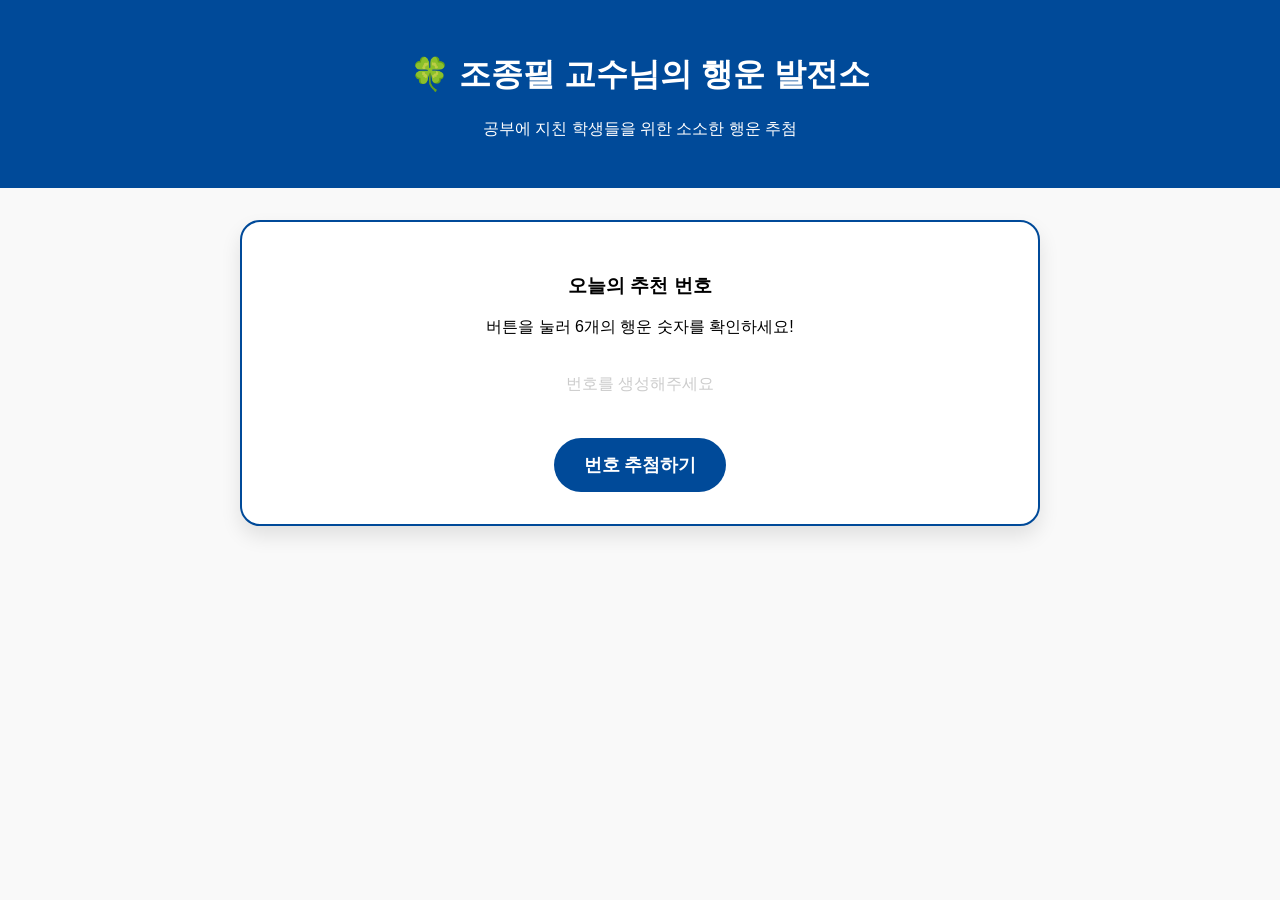
==== index.html @ 8d3aa428 "Upload all workspace files" ====
<meta name="viewport" content="width=device-width, initial-scale=1.0">
<title>조종필 교수님 - 로또 번호 추천 서비스</title>
<style>
    /* 기존 스타일 유지 및 로또 스타일 추가 */
    :root { --main-color: #004a99; --accent-color: #ffd700; }
    body { font-family: 'Pretendard', sans-serif; background-color: #f9f9f9; margin: 0; }
    header { background-color: var(--main-color); color: white; padding: 2rem; text-align: center; }
    .container { max-width: 800px; margin: 2rem auto; padding: 0 1rem; }
    
    /* 로또 섹션 스타일 */
    .lotto-card { 
        background: white; padding: 2rem; border-radius: 20px; 
        box-shadow: 0 10px 20px rgba(0,0,0,0.1); text-align: center; 
        border: 2px solid var(--main-color);
    }
    .ball-container { display: flex; justify-content: center; gap: 10px; margin: 20px 0; min-height: 60px; }
    .ball {
        width: 50px; height: 50px; line-height: 50px; 
        border-radius: 50%; color: white; font-weight: bold; font-size: 1.2rem;
        text-shadow: 1px 1px 2px rgba(0,0,0,0.3);
        transition: transform 0.3s;
    }
    .lotto-btn {
        background: var(--main-color); color: white; border: none;
        padding: 15px 30px; font-size: 1.1rem; border-radius: 50px;
        cursor: pointer; font-weight: bold; transition: 0.3s;
    }
    .lotto-btn:hover { transform: scale(1.05); background: #003570; }

    /* 공 색상 분기 */
    .color-1 { background: #fbc400; } /* 1-10 */
    .color-2 { background: #69c8f2; } /* 11-20 */
    .color-3 { background: #ff7272; } /* 21-30 */
    .color-4 { background: #aaaaaa; } /* 31-40 */
    .color-5 { background: #b0d840; } /* 41-45 */
</style>
</head>
<body>

<header>
<h1>🍀 조종필 교수님의 행운 발전소</h1>
<p>공부에 지친 학생들을 위한 소소한 행운 추첨</p>
</header>

<div class="container">
<section class="lotto-card">
    <h3>오늘의 추천 번호</h3>
    <p>버튼을 눌러 6개의 행운 숫자를 확인하세요!</p>
    
    <div class="ball-container" id="lotto-result">
        <p style="color:#ccc;">번호를 생성해주세요</p>
    </div>

    <button class="lotto-btn" onclick="generateLotto()">번호 추첨하기</button>
</section>
</div>

<script>
function generateLotto() {
    const resultContainer = document.getElementById('lotto-result');
    resultContainer.innerHTML = ''; // 이전 번호 초기화
    
    let numbers = [];
    while(numbers.length < 6) {
        let n = Math.floor(Math.random() * 45) + 1;
        if(!numbers.includes(n)) numbers.push(n);
    }
    
    // 숫자 오름차순 정렬
    numbers.sort((a, b) => a - b);

    // 공 만들기
    numbers.forEach(num => {
        const ball = document.createElement('div');
        ball.className = 'ball';
        ball.innerText = num;
        
        // 숫자에 따른 색상 지정
        if (num <= 10) ball.classList.add('color-1');
        else if (num <= 20) ball.classList.add('color-2');
        else if (num <= 30) ball.classList.add('color-3');
        else if (num <= 40) ball.classList.add('color-4');
        else ball.classList.add('color-5');
        
        resultContainer.appendChild(ball);
    });
}
</script>

</body>
</html>
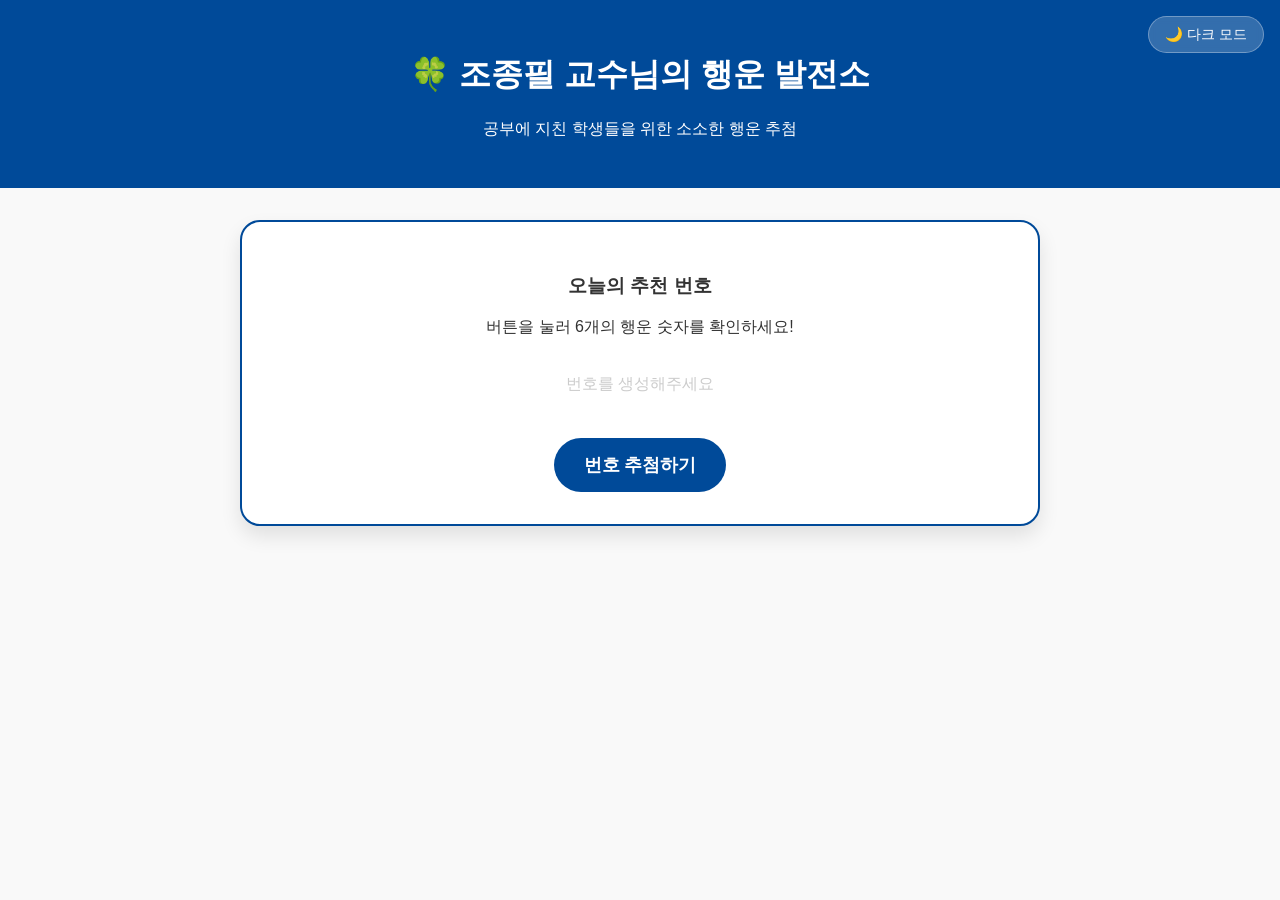
==== commit 7d414008: "Add dark/light mode toggle and refactor styles/scripts" ====
--- a/index.html
+++ b/index.html
@@ -1,91 +1,32 @@
-<meta name="viewport" content="width=device-width, initial-scale=1.0">
-<title>조종필 교수님 - 로또 번호 추천 서비스</title>
-<style>
-    /* 기존 스타일 유지 및 로또 스타일 추가 */
-    :root { --main-color: #004a99; --accent-color: #ffd700; }
-    body { font-family: 'Pretendard', sans-serif; background-color: #f9f9f9; margin: 0; }
-    header { background-color: var(--main-color); color: white; padding: 2rem; text-align: center; }
-    .container { max-width: 800px; margin: 2rem auto; padding: 0 1rem; }
-    
-    /* 로또 섹션 스타일 */
-    .lotto-card { 
-        background: white; padding: 2rem; border-radius: 20px; 
-        box-shadow: 0 10px 20px rgba(0,0,0,0.1); text-align: center; 
-        border: 2px solid var(--main-color);
-    }
-    .ball-container { display: flex; justify-content: center; gap: 10px; margin: 20px 0; min-height: 60px; }
-    .ball {
-        width: 50px; height: 50px; line-height: 50px; 
-        border-radius: 50%; color: white; font-weight: bold; font-size: 1.2rem;
-        text-shadow: 1px 1px 2px rgba(0,0,0,0.3);
-        transition: transform 0.3s;
-    }
-    .lotto-btn {
-        background: var(--main-color); color: white; border: none;
-        padding: 15px 30px; font-size: 1.1rem; border-radius: 50px;
-        cursor: pointer; font-weight: bold; transition: 0.3s;
-    }
-    .lotto-btn:hover { transform: scale(1.05); background: #003570; }
-
-    /* 공 색상 분기 */
-    .color-1 { background: #fbc400; } /* 1-10 */
-    .color-2 { background: #69c8f2; } /* 11-20 */
-    .color-3 { background: #ff7272; } /* 21-30 */
-    .color-4 { background: #aaaaaa; } /* 31-40 */
-    .color-5 { background: #b0d840; } /* 41-45 */
-</style>
+<!DOCTYPE html>
+<html lang="ko">
+<head>
+    <meta charset="UTF-8">
+    <meta name="viewport" content="width=device-width, initial-scale=1.0">
+    <title>조종필 교수님 - 로또 번호 추천 서비스</title>
+    <link rel="stylesheet" href="style.css">
 </head>
 <body>
 
 <header>
-<h1>🍀 조종필 교수님의 행운 발전소</h1>
-<p>공부에 지친 학생들을 위한 소소한 행운 추첨</p>
+    <button id="theme-toggle" class="theme-toggle">🌙 다크 모드</button>
+    <h1>🍀 조종필 교수님의 행운 발전소</h1>
+    <p>공부에 지친 학생들을 위한 소소한 행운 추첨</p>
 </header>
 
 <div class="container">
-<section class="lotto-card">
-    <h3>오늘의 추천 번호</h3>
-    <p>버튼을 눌러 6개의 행운 숫자를 확인하세요!</p>
-    
-    <div class="ball-container" id="lotto-result">
-        <p style="color:#ccc;">번호를 생성해주세요</p>
-    </div>
+    <section class="lotto-card">
+        <h3>오늘의 추천 번호</h3>
+        <p>버튼을 눌러 6개의 행운 숫자를 확인하세요!</p>
+        
+        <div class="ball-container" id="lotto-result">
+            <p style="color:#ccc;">번호를 생성해주세요</p>
+        </div>
 
-    <button class="lotto-btn" onclick="generateLotto()">번호 추첨하기</button>
-</section>
+        <button class="lotto-btn" onclick="generateLotto()">번호 추첨하기</button>
+    </section>
 </div>
 
-<script>
-function generateLotto() {
-    const resultContainer = document.getElementById('lotto-result');
-    resultContainer.innerHTML = ''; // 이전 번호 초기화
-    
-    let numbers = [];
-    while(numbers.length < 6) {
-        let n = Math.floor(Math.random() * 45) + 1;
-        if(!numbers.includes(n)) numbers.push(n);
-    }
-    
-    // 숫자 오름차순 정렬
-    numbers.sort((a, b) => a - b);
-
-    // 공 만들기
-    numbers.forEach(num => {
-        const ball = document.createElement('div');
-        ball.className = 'ball';
-        ball.innerText = num;
-        
-        // 숫자에 따른 색상 지정
-        if (num <= 10) ball.classList.add('color-1');
-        else if (num <= 20) ball.classList.add('color-2');
-        else if (num <= 30) ball.classList.add('color-3');
-        else if (num <= 40) ball.classList.add('color-4');
-        else ball.classList.add('color-5');
-        
-        resultContainer.appendChild(ball);
-    });
-}
-</script>
-
+<script src="main.js"></script>
 </body>
 </html>
--- a/style.css
+++ b/style.css
@@ -0,0 +1,119 @@
+:root {
+    --main-color: #004a99;
+    --accent-color: #ffd700;
+    --bg-color: #f9f9f9;
+    --text-color: #333;
+    --header-text: white;
+    --card-bg: white;
+    --card-shadow: rgba(0,0,0,0.1);
+    --border-color: var(--main-color);
+}
+
+[data-theme="dark"] {
+    --main-color: #1a73e8;
+    --accent-color: #fbbc04;
+    --bg-color: #121212;
+    --text-color: #e0e0e0;
+    --header-text: #e0e0e0;
+    --card-bg: #1e1e1e;
+    --card-shadow: rgba(0,0,0,0.5);
+    --border-color: #333;
+}
+
+body {
+    font-family: 'Pretendard', sans-serif;
+    background-color: var(--bg-color);
+    color: var(--text-color);
+    margin: 0;
+    transition: background-color 0.3s, color 0.3s;
+}
+
+header {
+    background-color: var(--main-color);
+    color: var(--header-text);
+    padding: 2rem;
+    text-align: center;
+    position: relative;
+}
+
+.container {
+    max-width: 800px;
+    margin: 2rem auto;
+    padding: 0 1rem;
+}
+
+/* 로또 섹션 스타일 */
+.lotto-card { 
+    background: var(--card-bg);
+    padding: 2rem;
+    border-radius: 20px; 
+    box-shadow: 0 10px 20px var(--card-shadow);
+    text-align: center; 
+    border: 2px solid var(--border-color);
+    transition: background-color 0.3s, border-color 0.3s;
+}
+
+.ball-container {
+    display: flex;
+    justify-content: center;
+    gap: 10px;
+    margin: 20px 0;
+    min-height: 60px;
+    flex-wrap: wrap;
+}
+
+.ball {
+    width: 50px;
+    height: 50px;
+    line-height: 50px; 
+    border-radius: 50%;
+    color: white;
+    font-weight: bold;
+    font-size: 1.2rem;
+    text-shadow: 1px 1px 2px rgba(0,0,0,0.3);
+    transition: transform 0.3s;
+}
+
+.lotto-btn {
+    background: var(--main-color);
+    color: white;
+    border: none;
+    padding: 15px 30px;
+    font-size: 1.1rem;
+    border-radius: 50px;
+    cursor: pointer;
+    font-weight: bold;
+    transition: 0.3s;
+}
+
+.lotto-btn:hover {
+    transform: scale(1.05);
+    filter: brightness(1.1);
+}
+
+/* Theme Toggle Button */
+.theme-toggle {
+    position: absolute;
+    top: 1rem;
+    right: 1rem;
+    background: rgba(255, 255, 255, 0.2);
+    border: 1px solid rgba(255, 255, 255, 0.3);
+    color: white;
+    padding: 8px 16px;
+    border-radius: 20px;
+    cursor: pointer;
+    font-size: 0.9rem;
+    backdrop-filter: blur(5px);
+    transition: 0.3s;
+}
+
+.theme-toggle:hover {
+    background: rgba(255, 255, 255, 0.3);
+}
+
+/* 공 색상 분기 */
+.color-1 { background: #fbc400; } /* 1-10 */
+.color-2 { background: #69c8f2; } /* 11-20 */
+.color-3 { background: #ff7272; } /* 21-30 */
+.color-4 { background: #aaaaaa; } /* 31-40 */
+.color-5 { background: #b0d840; } /* 41-45 */
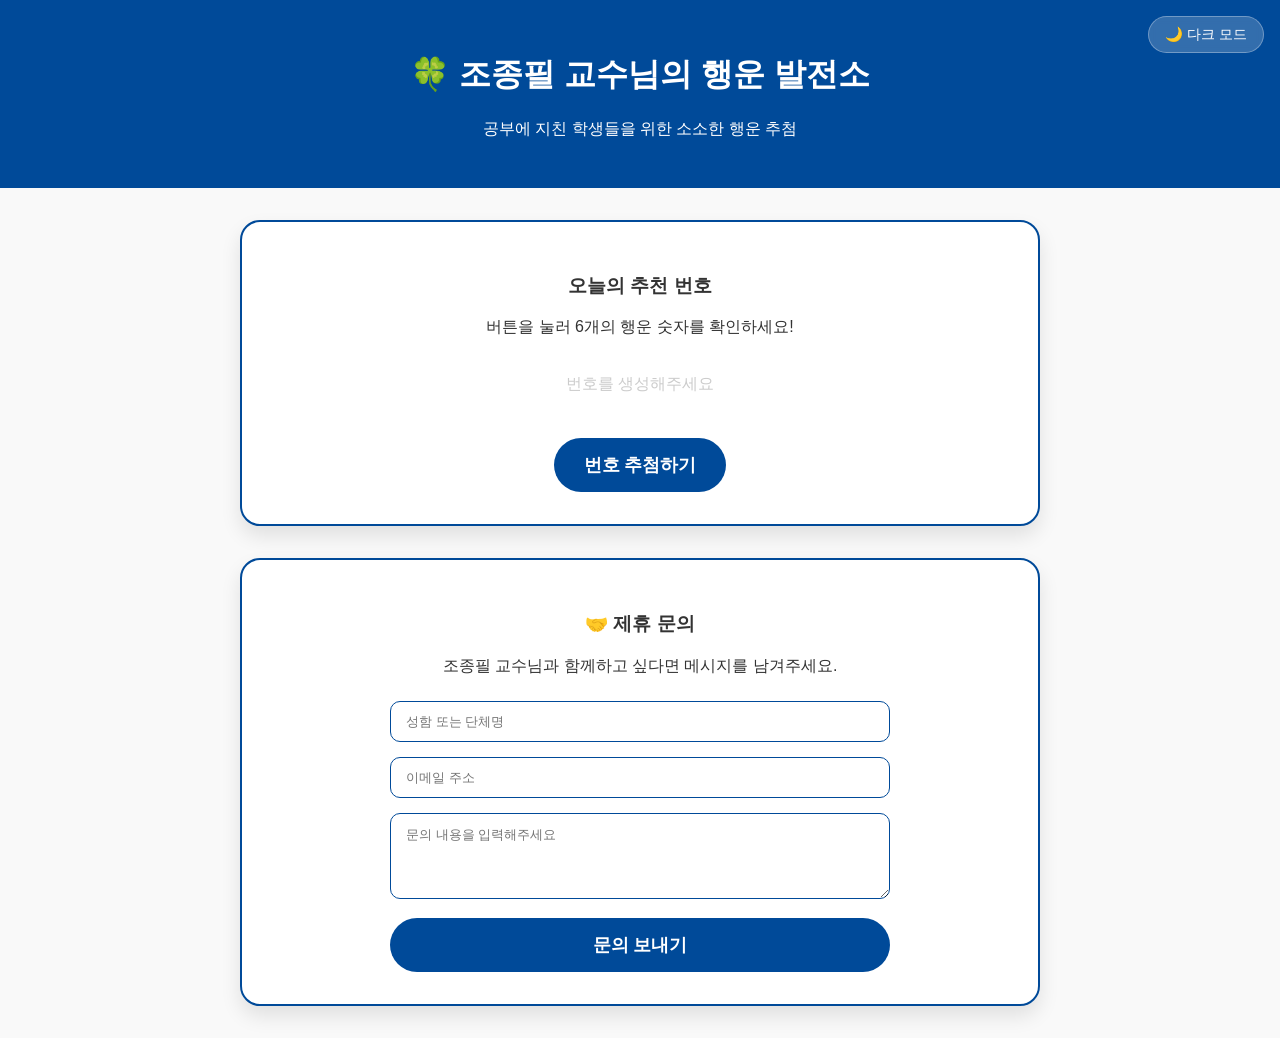
==== commit 216783d3: "Add partnership inquiry form using Formspree" ====
--- a/index.html
+++ b/index.html
@@ -25,6 +25,23 @@
 
         <button class="lotto-btn" onclick="generateLotto()">번호 추첨하기</button>
     </section>
+
+    <section class="lotto-card inquiry-section" style="margin-top: 2rem;">
+        <h3>🤝 제휴 문의</h3>
+        <p>조종필 교수님과 함께하고 싶다면 메시지를 남겨주세요.</p>
+        <form action="https://formspree.io/f/mqedjzgv" method="POST" class="inquiry-form">
+            <div class="form-group">
+                <input type="text" name="name" placeholder="성함 또는 단체명" required>
+            </div>
+            <div class="form-group">
+                <input type="email" name="email" placeholder="이메일 주소" required>
+            </div>
+            <div class="form-group">
+                <textarea name="message" placeholder="문의 내용을 입력해주세요" rows="4" required></textarea>
+            </div>
+            <button type="submit" class="lotto-btn">문의 보내기</button>
+        </form>
+    </section>
 </div>
 
 <script src="main.js"></script>
--- a/style.css
+++ b/style.css
@@ -117,3 +117,45 @@
 .color-3 { background: #ff7272; } /* 21-30 */
 .color-4 { background: #aaaaaa; } /* 31-40 */
 .color-5 { background: #b0d840; } /* 41-45 */
+
+/* Inquiry Form Styles */
+.inquiry-section {
+    margin-top: 2rem;
+}
+
+.inquiry-form {
+    display: flex;
+    flex-direction: column;
+    gap: 15px;
+    max-width: 500px;
+    margin: 1.5rem auto 0;
+}
+
+.form-group {
+    text-align: left;
+}
+
+.inquiry-form input,
+.inquiry-form textarea {
+    width: 100%;
+    padding: 12px 15px;
+    border-radius: 10px;
+    border: 1px solid var(--border-color);
+    background-color: var(--card-bg);
+    color: var(--text-color);
+    font-family: inherit;
+    box-sizing: border-box;
+    transition: 0.3s;
+}
+
+.inquiry-form input:focus,
+.inquiry-form textarea:focus {
+    outline: none;
+    border-color: var(--main-color);
+    box-shadow: 0 0 0 2px rgba(0, 74, 153, 0.2);
+}
+
+[data-theme="dark"] .inquiry-form input:focus,
+[data-theme="dark"] .inquiry-form textarea:focus {
+    box-shadow: 0 0 0 2px rgba(26, 115, 232, 0.4);
+}
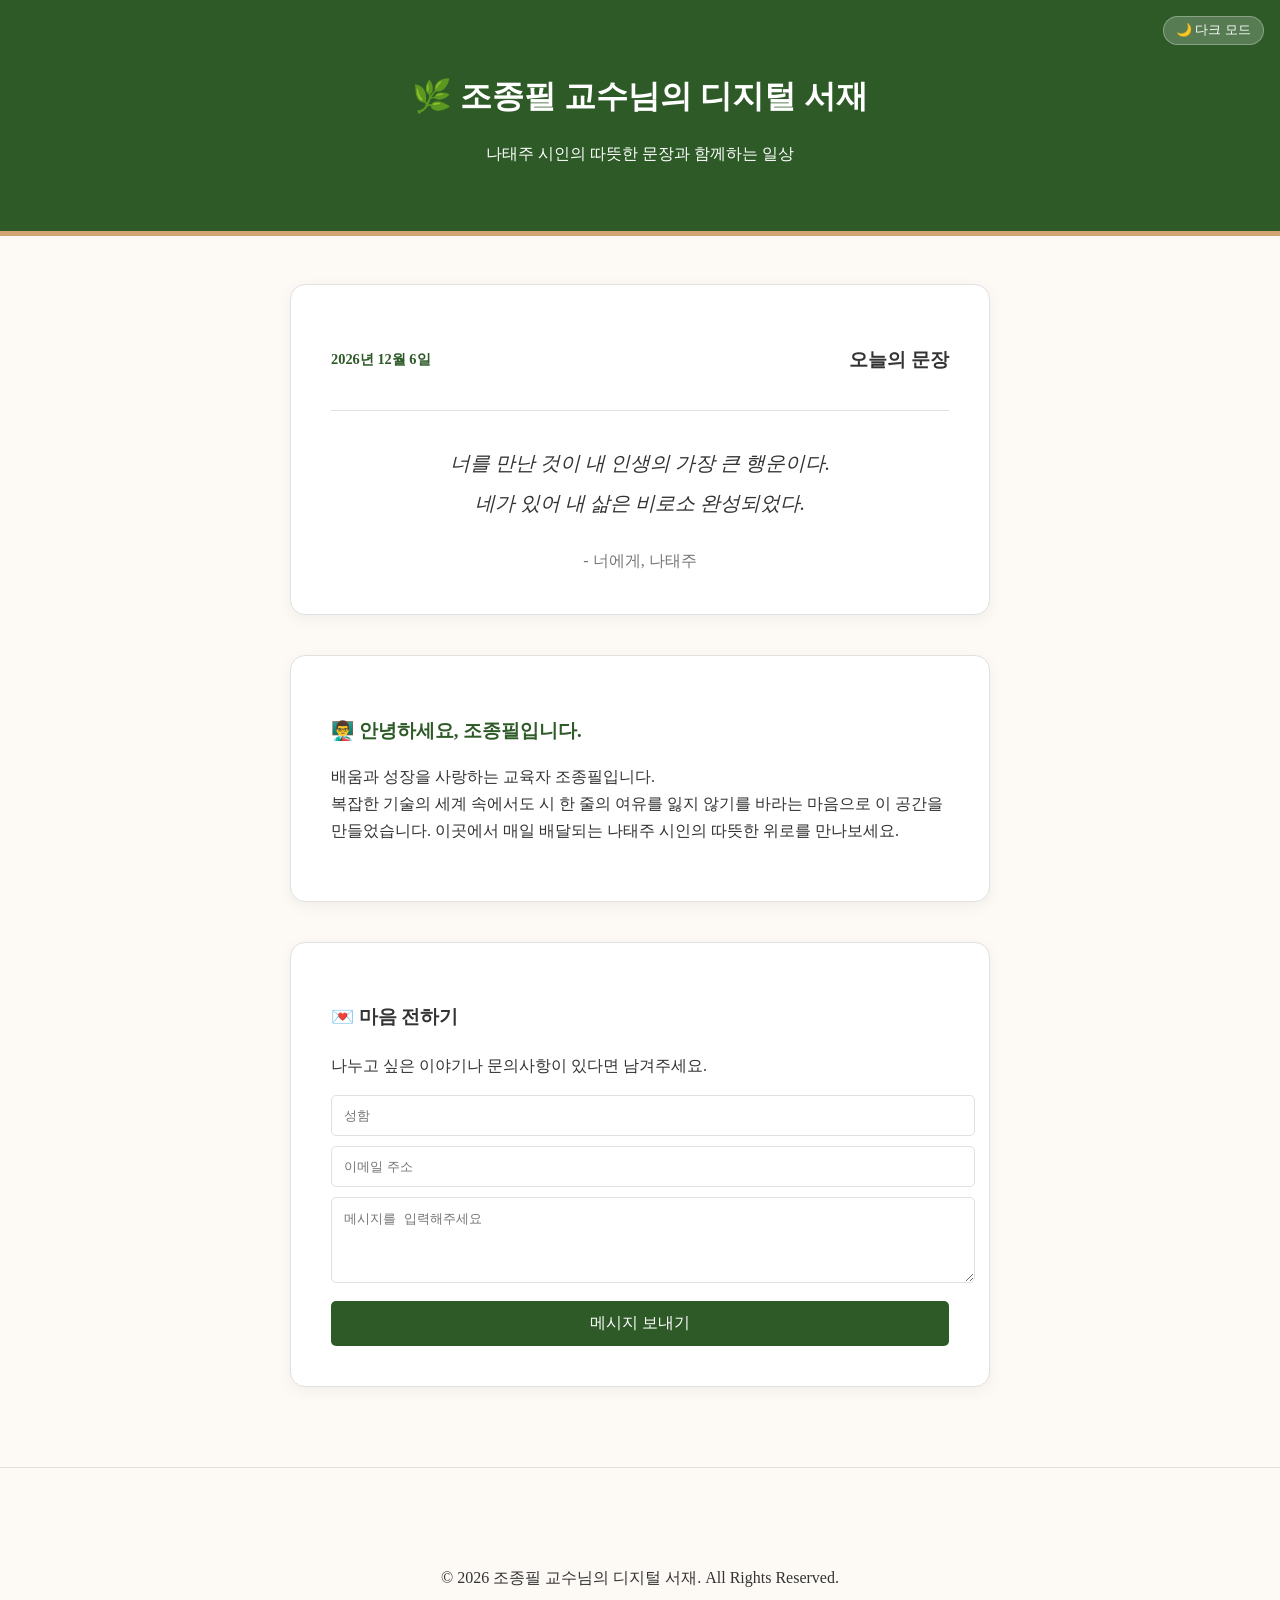
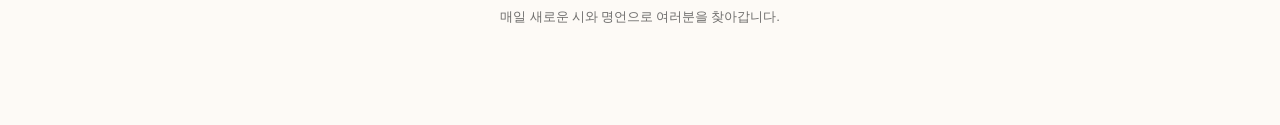
==== commit 2b524cba: "Update: Replace Lotto feature with Daily Poetry quotes (Na Tae-joo) and add AdSense config" ====
--- a/index.html
+++ b/index.html
@@ -3,46 +3,71 @@
 <head>
     <meta charset="UTF-8">
     <meta name="viewport" content="width=device-width, initial-scale=1.0">
-    <title>조종필 교수님 - 로또 번호 추천 서비스</title>
+    <title>조종필 교수님의 서재 - 오늘의 시</title>
     <link rel="stylesheet" href="style.css">
+    <script async src="https://pagead2.googlesyndication.com/pagead/js/adsbygoogle.js?client=ca-pub-6865572083825402"
+     crossorigin="anonymous"></script>
 </head>
 <body>
 
 <header>
     <button id="theme-toggle" class="theme-toggle">🌙 다크 모드</button>
-    <h1>🍀 조종필 교수님의 행운 발전소</h1>
-    <p>공부에 지친 학생들을 위한 소소한 행운 추첨</p>
+    <h1>🌿 조종필 교수님의 디지털 서재</h1>
+    <p>나태주 시인의 따뜻한 문장과 함께하는 일상</p>
 </header>
 
 <div class="container">
-    <section class="lotto-card">
-        <h3>오늘의 추천 번호</h3>
-        <p>버튼을 눌러 6개의 행운 숫자를 확인하세요!</p>
-        
-        <div class="ball-container" id="lotto-result">
-            <p style="color:#ccc;">번호를 생성해주세요</p>
+    <!-- 오늘의 시 섹션 -->
+    <section class="quote-card">
+        <div class="quote-header">
+            <span class="date-today" id="current-date">2026년 3월 1일</span>
+            <h3>오늘의 문장</h3>
         </div>
-
-        <button class="lotto-btn" onclick="generateLotto()">번호 추첨하기</button>
+        <div class="quote-content">
+            <p id="daily-quote">"자세히 보아야 예쁘다.<br>오래 보아야 사랑스럽다.<br>너도 그렇다."</p>
+            <cite id="quote-title">- 풀꽃, 나태주</cite>
+        </div>
     </section>
 
-    <section class="lotto-card inquiry-section" style="margin-top: 2rem;">
-        <h3>🤝 제휴 문의</h3>
-        <p>조종필 교수님과 함께하고 싶다면 메시지를 남겨주세요.</p>
-        <form action="https://formspree.io/f/mqedjzgv" method="POST" class="inquiry-form">
-            <div class="form-group">
-                <input type="text" name="name" placeholder="성함 또는 단체명" required>
-            </div>
-            <div class="form-group">
-                <input type="email" name="email" placeholder="이메일 주소" required>
-            </div>
-            <div class="form-group">
-                <textarea name="message" placeholder="문의 내용을 입력해주세요" rows="4" required></textarea>
-            </div>
-            <button type="submit" class="lotto-btn">문의 보내기</button>
-        </form>
+    <!-- 프로필 섹션 -->
+    <section class="profile-card">
+        <div class="profile-info">
+            <h3>👨‍🏫 안녕하세요, 조종필입니다.</h3>
+            <p>
+                배움과 성장을 사랑하는 교육자 조종필입니다. <br>
+                복잡한 기술의 세계 속에서도 시 한 줄의 여유를 잃지 않기를 바라는 마음으로 
+                이 공간을 만들었습니다. 이곳에서 매일 배달되는 나태주 시인의 따뜻한 위로를 만나보세요.
+            </p>
+        </div>
+    </section>
+
+    <!-- 문의 섹션 -->
+    <section class="inquiry-section">
+        <div class="lotto-card">
+            <h3>💌 마음 전하기</h3>
+            <p>나누고 싶은 이야기나 문의사항이 있다면 남겨주세요.</p>
+            <form action="https://formspree.io/f/mqedjzgv" method="POST" class="inquiry-form">
+                <div class="form-group">
+                    <input type="text" name="name" placeholder="성함" required>
+                </div>
+                <div class="form-group">
+                    <input type="email" name="email" placeholder="이메일 주소" required>
+                </div>
+                <div class="form-group">
+                    <textarea name="message" placeholder="메시지를 입력해주세요" rows="4" required></textarea>
+                </div>
+                <button type="submit" class="lotto-btn">메시지 보내기</button>
+            </form>
+        </div>
     </section>
 </div>
+
+<footer class="site-footer">
+    <div class="container">
+        <p>&copy; 2026 조종필 교수님의 디지털 서재. All Rights Reserved.</p>
+        <p style="font-size: 0.8rem; opacity: 0.7;">매일 새로운 시와 명언으로 여러분을 찾아갑니다.</p>
+    </div>
+</footer>
 
 <script src="main.js"></script>
 </body>
--- a/style.css
+++ b/style.css
@@ -1,97 +1,132 @@
 :root {
-    --main-color: #004a99;
-    --accent-color: #ffd700;
-    --bg-color: #f9f9f9;
+    --main-color: #2d5a27; /* 숲의 초록색 느낌 */
+    --accent-color: #d4a373; /* 따뜻한 베이지/나무 느낌 */
+    --bg-color: #fdfaf6; /* 한지/종이 느낌의 연한 미색 */
     --text-color: #333;
     --header-text: white;
     --card-bg: white;
-    --card-shadow: rgba(0,0,0,0.1);
-    --border-color: var(--main-color);
+    --card-shadow: rgba(0,0,0,0.05);
+    --border-color: #e0e0e0;
 }
 
 [data-theme="dark"] {
-    --main-color: #1a73e8;
-    --accent-color: #fbbc04;
+    --main-color: #1a3c18;
+    --accent-color: #a67c52;
     --bg-color: #121212;
-    --text-color: #e0e0e0;
+    --text-color: #d1d1d1;
     --header-text: #e0e0e0;
     --card-bg: #1e1e1e;
-    --card-shadow: rgba(0,0,0,0.5);
+    --card-shadow: rgba(0,0,0,0.4);
     --border-color: #333;
 }
 
 body {
-    font-family: 'Pretendard', sans-serif;
+    font-family: 'Pretendard', 'Nanum Myeongjo', serif; /* 명조체 계열 선호 */
     background-color: var(--bg-color);
     color: var(--text-color);
     margin: 0;
+    line-height: 1.7;
     transition: background-color 0.3s, color 0.3s;
 }
 
 header {
     background-color: var(--main-color);
     color: var(--header-text);
-    padding: 2rem;
+    padding: 3rem 1rem;
     text-align: center;
     position: relative;
+    border-bottom: 5px solid var(--accent-color);
+}
+
+header h1 {
+    font-size: 2rem;
+    margin-bottom: 0.5rem;
 }
 
 .container {
-    max-width: 800px;
-    margin: 2rem auto;
-    padding: 0 1rem;
+    max-width: 700px;
+    margin: 3rem auto;
+    padding: 0 1.5rem;
 }
 
-/* 로또 섹션 스타일 */
-.lotto-card { 
+/* 카드 공통 스타일 */
+.quote-card, .profile-card, .lotto-card {
     background: var(--card-bg);
-    padding: 2rem;
-    border-radius: 20px; 
-    box-shadow: 0 10px 20px var(--card-shadow);
-    text-align: center; 
-    border: 2px solid var(--border-color);
-    transition: background-color 0.3s, border-color 0.3s;
+    padding: 2.5rem;
+    border-radius: 15px;
+    box-shadow: 0 4px 15px var(--card-shadow);
+    margin-bottom: 2.5rem;
+    border: 1px solid var(--border-color);
 }
 
-.ball-container {
+/* 오늘의 시 스타일 */
+.quote-header {
+    margin-bottom: 2rem;
+    border-bottom: 1px solid var(--border-color);
+    padding-bottom: 1rem;
     display: flex;
-    justify-content: center;
-    gap: 10px;
-    margin: 20px 0;
-    min-height: 60px;
-    flex-wrap: wrap;
+    justify-content: space-between;
+    align-items: center;
 }
 
-.ball {
-    width: 50px;
-    height: 50px;
-    line-height: 50px; 
-    border-radius: 50%;
-    color: white;
+.date-today {
+    font-size: 0.9rem;
+    color: var(--main-color);
     font-weight: bold;
-    font-size: 1.2rem;
-    text-shadow: 1px 1px 2px rgba(0,0,0,0.3);
-    transition: transform 0.3s;
 }
 
+.quote-content {
+    text-align: center;
+    font-style: italic;
+    font-size: 1.25rem;
+}
+
+.quote-content p {
+    margin-bottom: 1.5rem;
+    line-height: 2;
+}
+
+.quote-content cite {
+    display: block;
+    font-size: 1rem;
+    color: #777;
+    font-style: normal;
+}
+
+/* 프로필 카드 스타일 */
+.profile-card h3 {
+    color: var(--main-color);
+    margin-bottom: 1rem;
+}
+
+/* 버튼 및 폼 스타일 */
 .lotto-btn {
     background: var(--main-color);
     color: white;
     border: none;
-    padding: 15px 30px;
-    font-size: 1.1rem;
-    border-radius: 50px;
+    padding: 12px 25px;
+    font-size: 1rem;
+    border-radius: 5px;
     cursor: pointer;
-    font-weight: bold;
+    width: 100%;
     transition: 0.3s;
 }
 
 .lotto-btn:hover {
-    transform: scale(1.05);
-    filter: brightness(1.1);
+    filter: brightness(1.2);
 }
 
-/* Theme Toggle Button */
+.inquiry-form input, .inquiry-form textarea {
+    width: 100%;
+    padding: 12px;
+    margin-bottom: 10px;
+    border: 1px solid var(--border-color);
+    border-radius: 5px;
+    background: var(--card-bg);
+    color: var(--text-color);
+}
+
+/* Theme Toggle */
 .theme-toggle {
     position: absolute;
     top: 1rem;
@@ -99,63 +134,16 @@
     background: rgba(255, 255, 255, 0.2);
     border: 1px solid rgba(255, 255, 255, 0.3);
     color: white;
-    padding: 8px 16px;
-    border-radius: 20px;
+    padding: 5px 12px;
+    border-radius: 15px;
     cursor: pointer;
-    font-size: 0.9rem;
-    backdrop-filter: blur(5px);
-    transition: 0.3s;
+    font-size: 0.8rem;
 }
 
-.theme-toggle:hover {
-    background: rgba(255, 255, 255, 0.3);
+/* Footer */
+.site-footer {
+    padding: 3rem 0;
+    text-align: center;
+    border-top: 1px solid var(--border-color);
+    margin-top: 5rem;
 }
-
-/* 공 색상 분기 */
-.color-1 { background: #fbc400; } /* 1-10 */
-.color-2 { background: #69c8f2; } /* 11-20 */
-.color-3 { background: #ff7272; } /* 21-30 */
-.color-4 { background: #aaaaaa; } /* 31-40 */
-.color-5 { background: #b0d840; } /* 41-45 */
-
-/* Inquiry Form Styles */
-.inquiry-section {
-    margin-top: 2rem;
-}
-
-.inquiry-form {
-    display: flex;
-    flex-direction: column;
-    gap: 15px;
-    max-width: 500px;
-    margin: 1.5rem auto 0;
-}
-
-.form-group {
-    text-align: left;
-}
-
-.inquiry-form input,
-.inquiry-form textarea {
-    width: 100%;
-    padding: 12px 15px;
-    border-radius: 10px;
-    border: 1px solid var(--border-color);
-    background-color: var(--card-bg);
-    color: var(--text-color);
-    font-family: inherit;
-    box-sizing: border-box;
-    transition: 0.3s;
-}
-
-.inquiry-form input:focus,
-.inquiry-form textarea:focus {
-    outline: none;
-    border-color: var(--main-color);
-    box-shadow: 0 0 0 2px rgba(0, 74, 153, 0.2);
-}
-
-[data-theme="dark"] .inquiry-form input:focus,
-[data-theme="dark"] .inquiry-form textarea:focus {
-    box-shadow: 0 0 0 2px rgba(26, 115, 232, 0.4);
-}
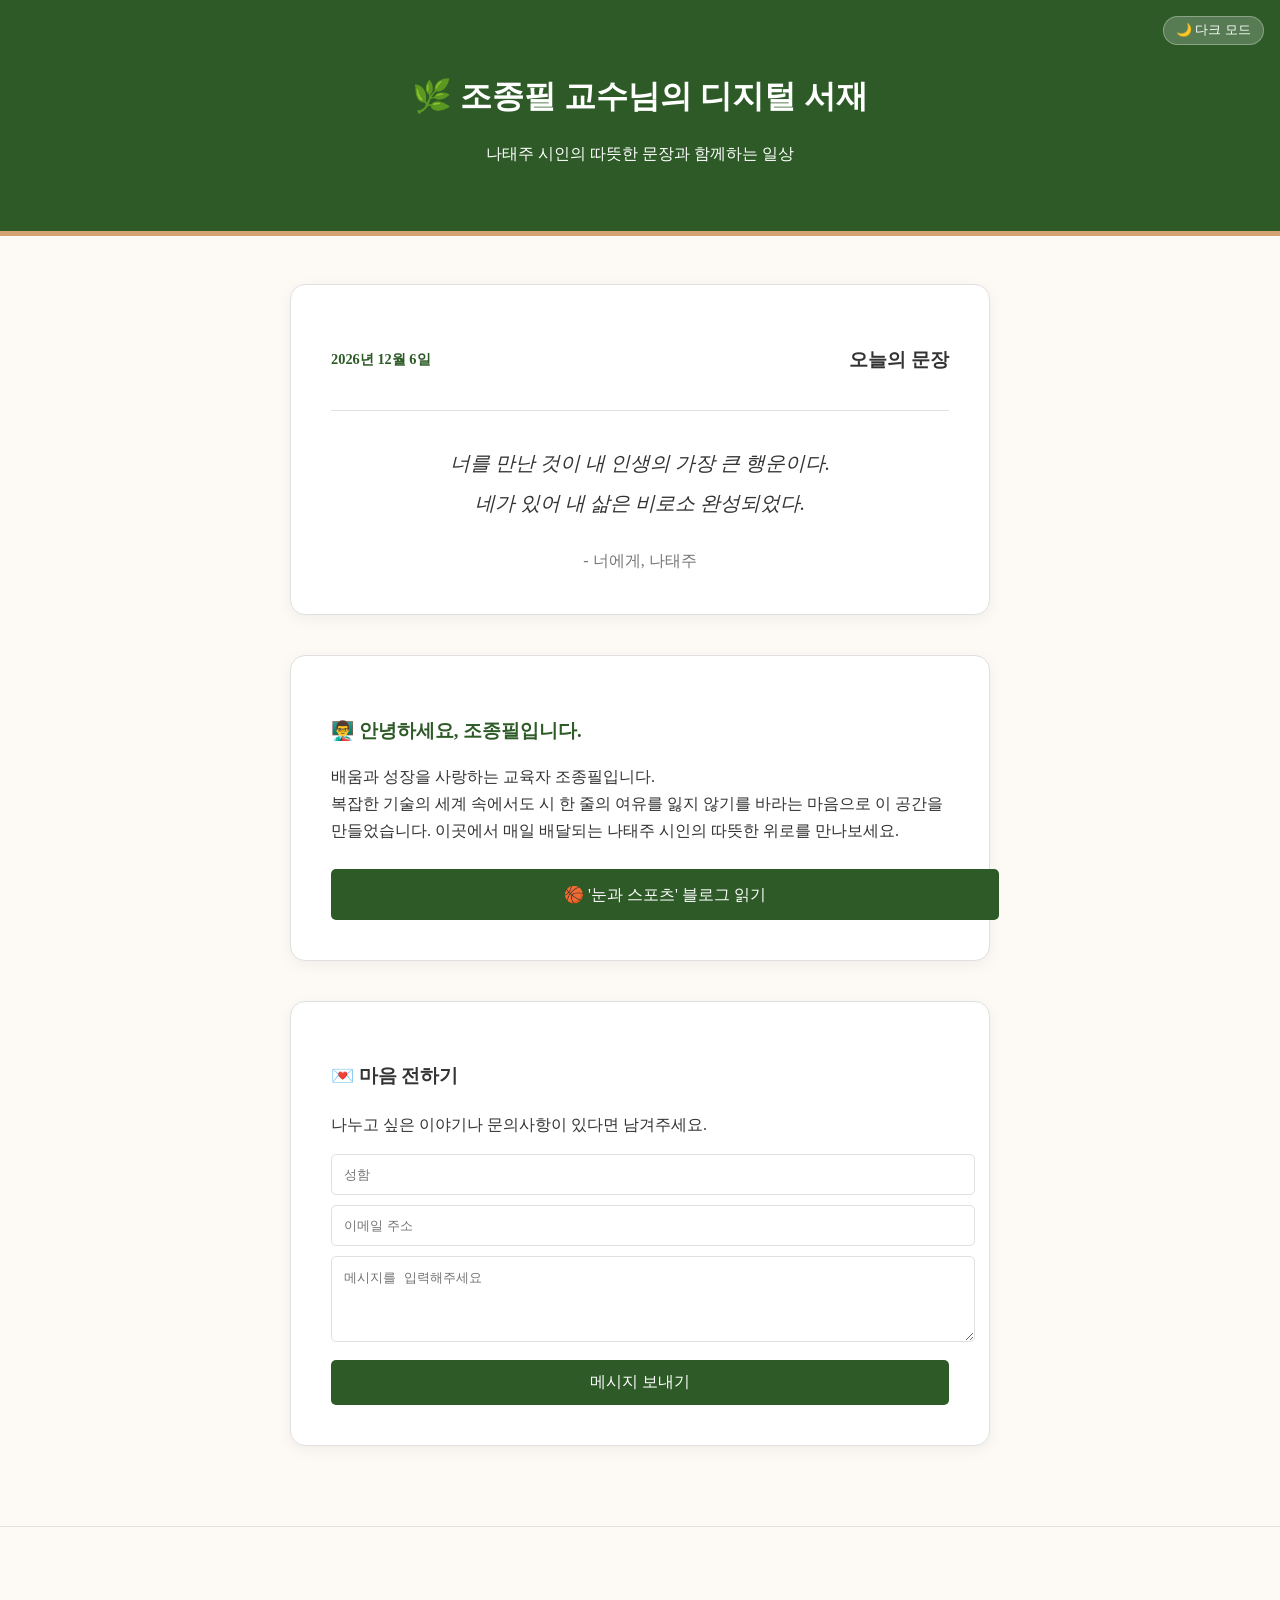
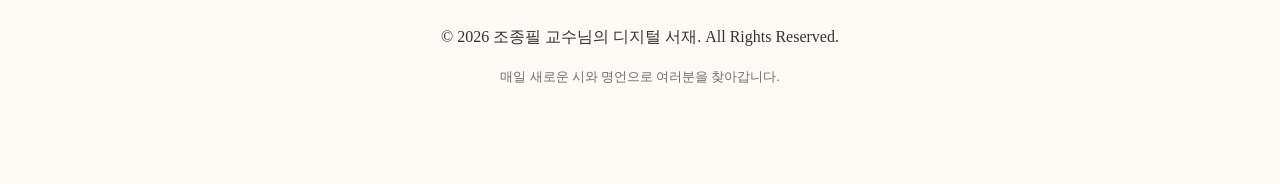
==== commit 7396460f: "Feat: Add 'Eyes and Sports' blog section with 20 posts" ====
--- a/index.html
+++ b/index.html
@@ -38,6 +38,9 @@
                 복잡한 기술의 세계 속에서도 시 한 줄의 여유를 잃지 않기를 바라는 마음으로 
                 이 공간을 만들었습니다. 이곳에서 매일 배달되는 나태주 시인의 따뜻한 위로를 만나보세요.
             </p>
+            <div style="margin-top: 1.5rem; text-align: center;">
+                <a href="blog.html" class="lotto-btn" style="text-decoration: none; display: inline-block;">🏀 '눈과 스포츠' 블로그 읽기</a>
+            </div>
         </div>
     </section>
 
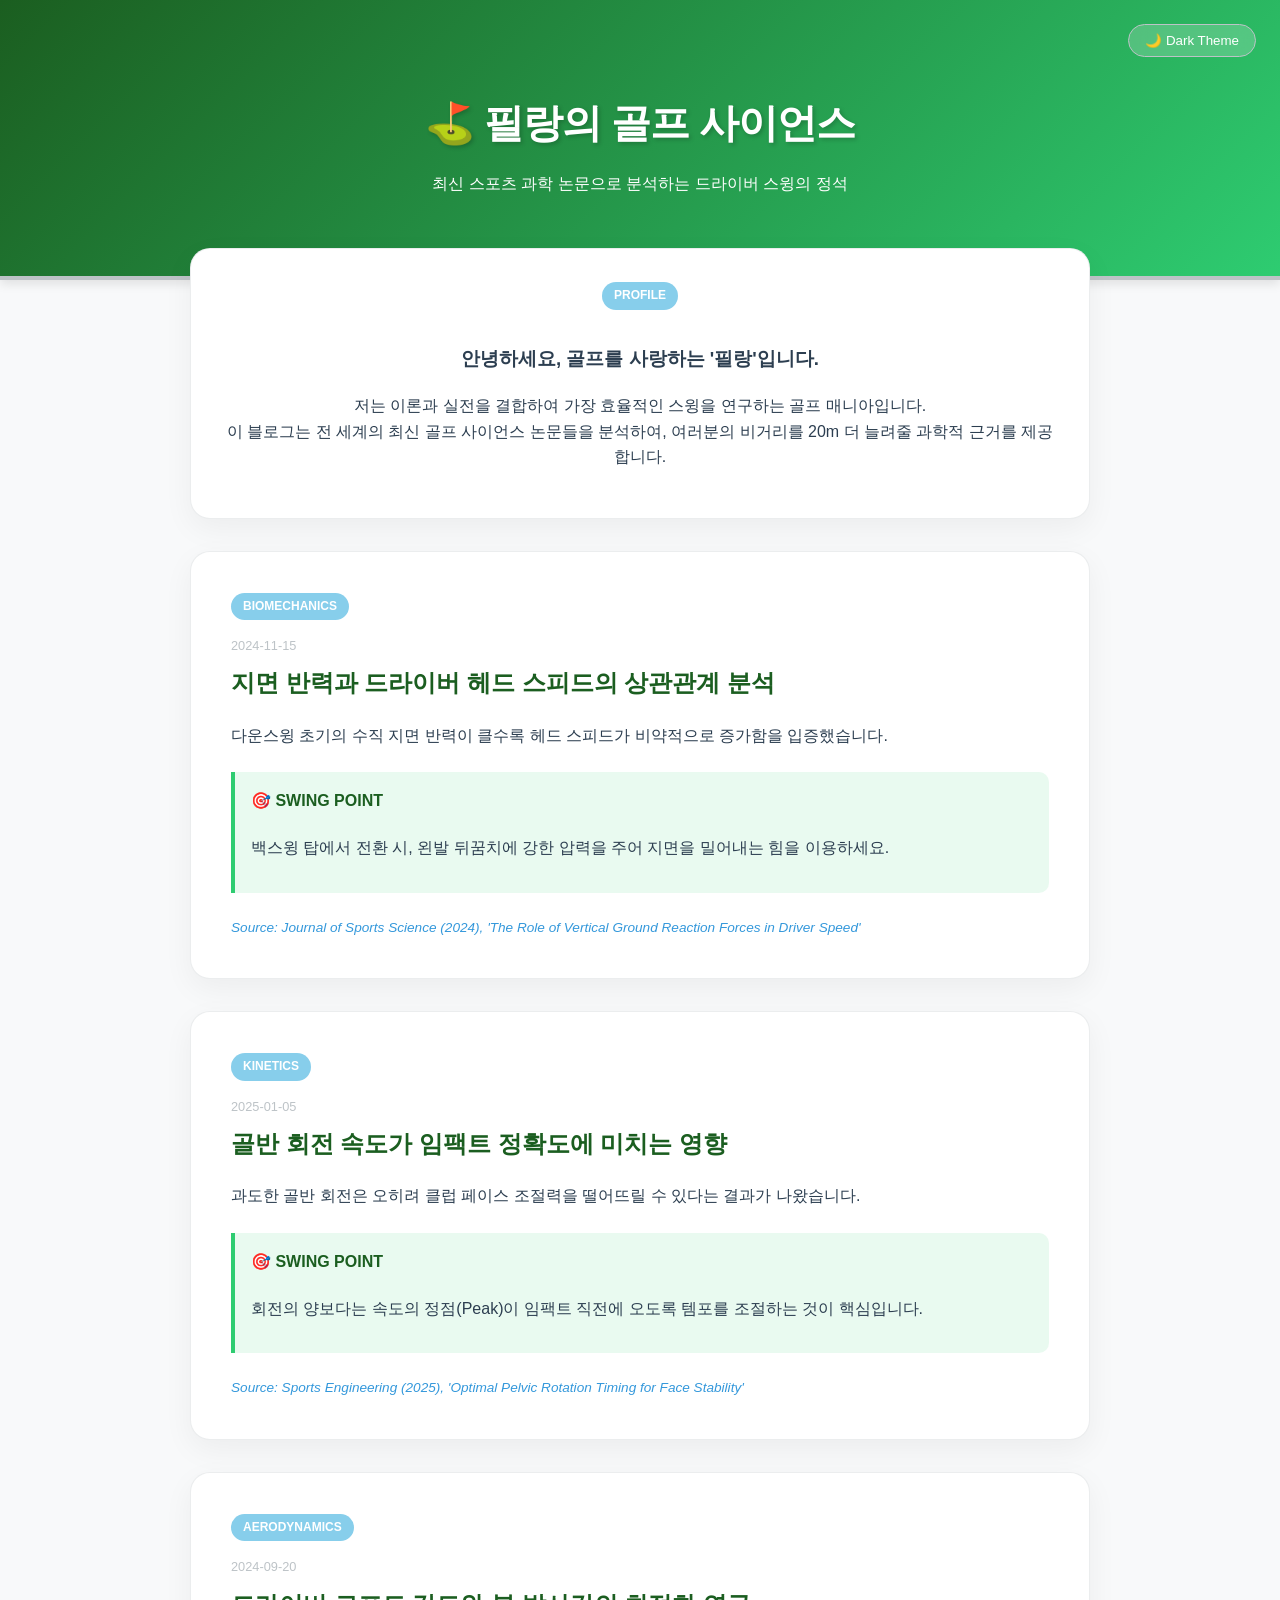
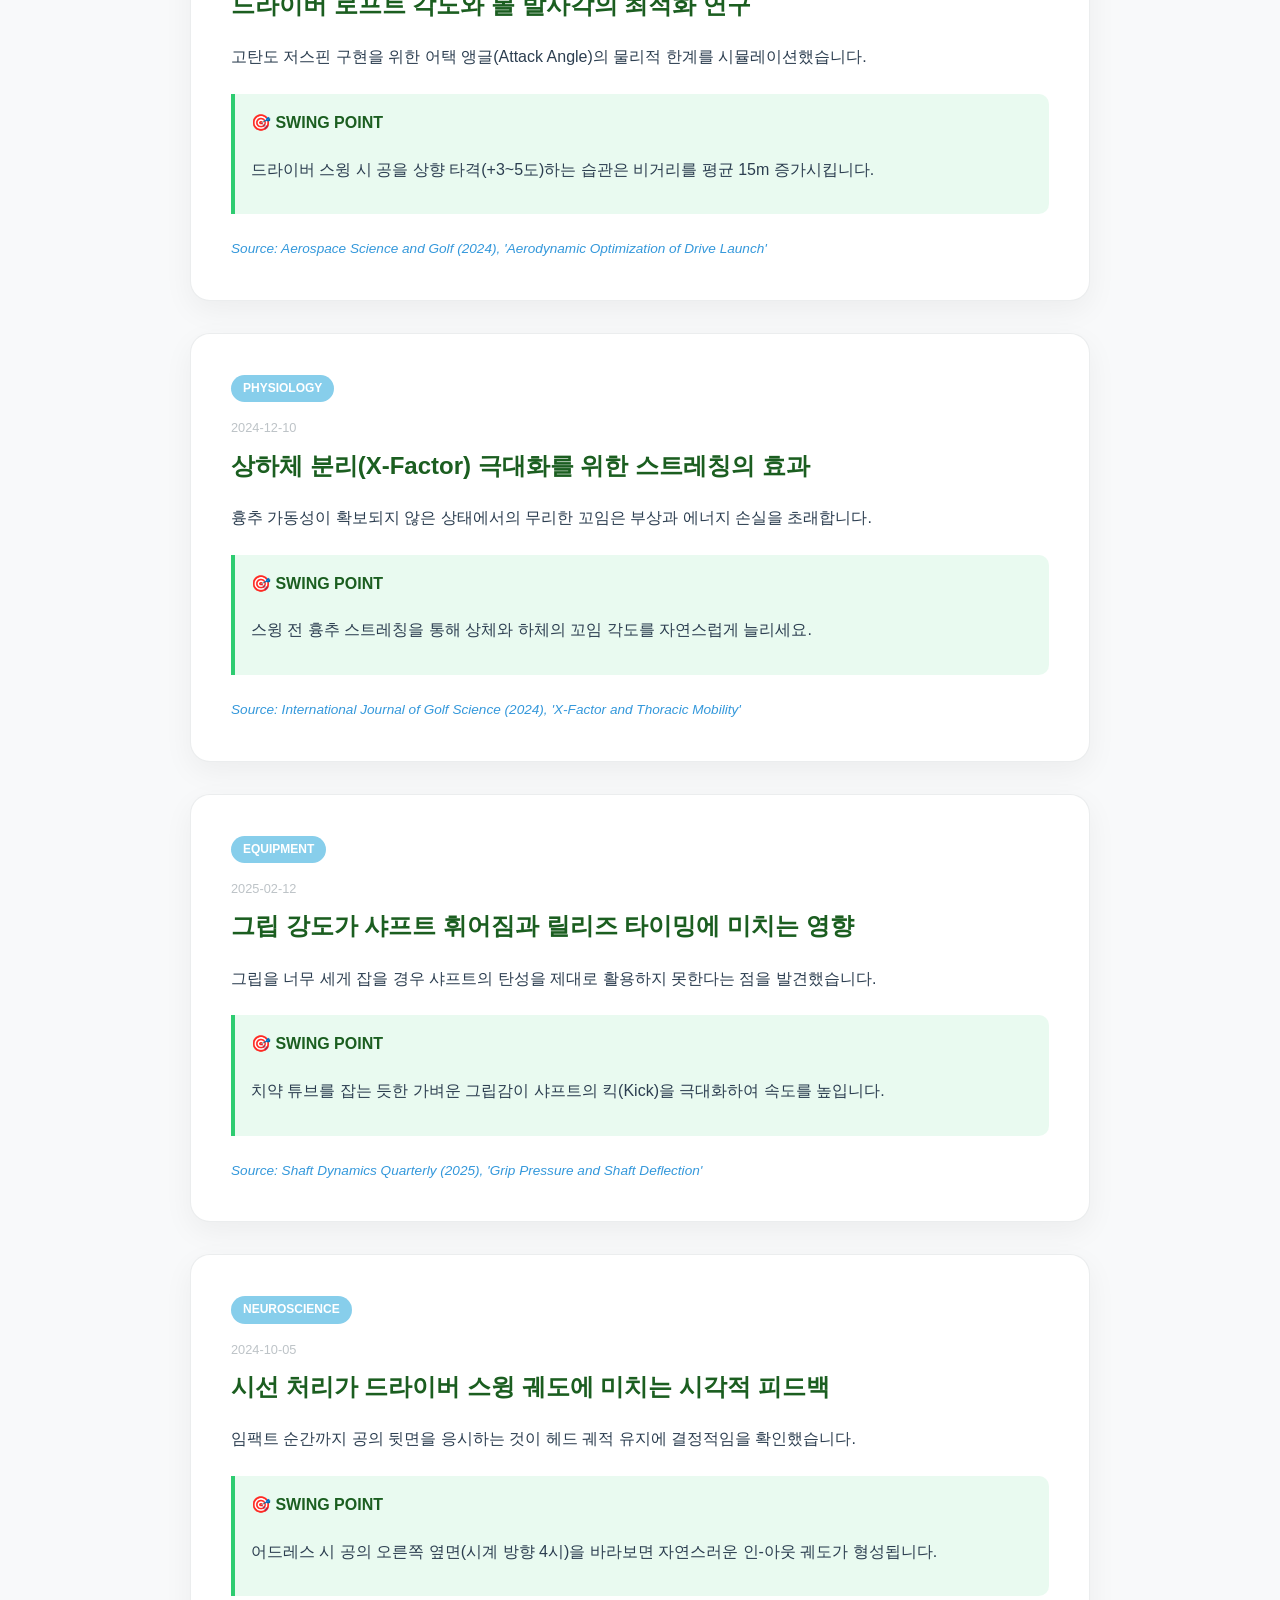
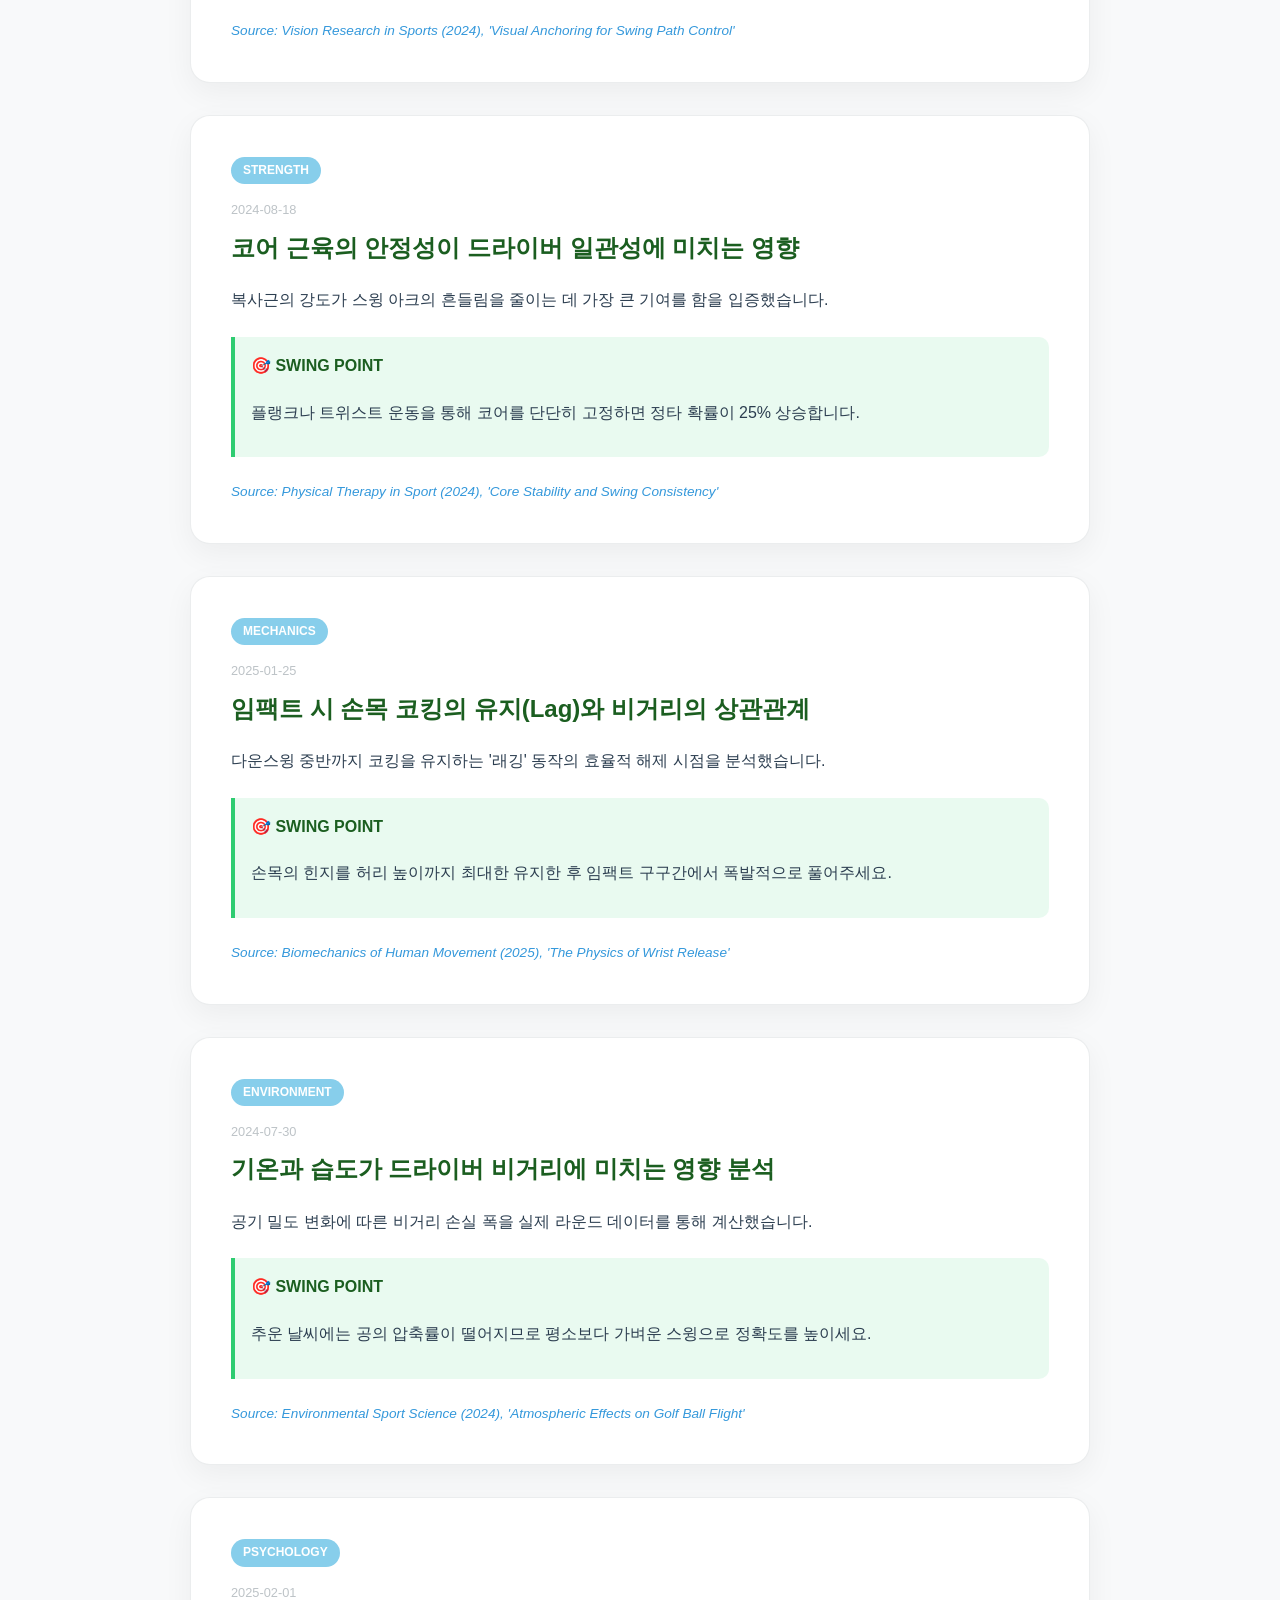
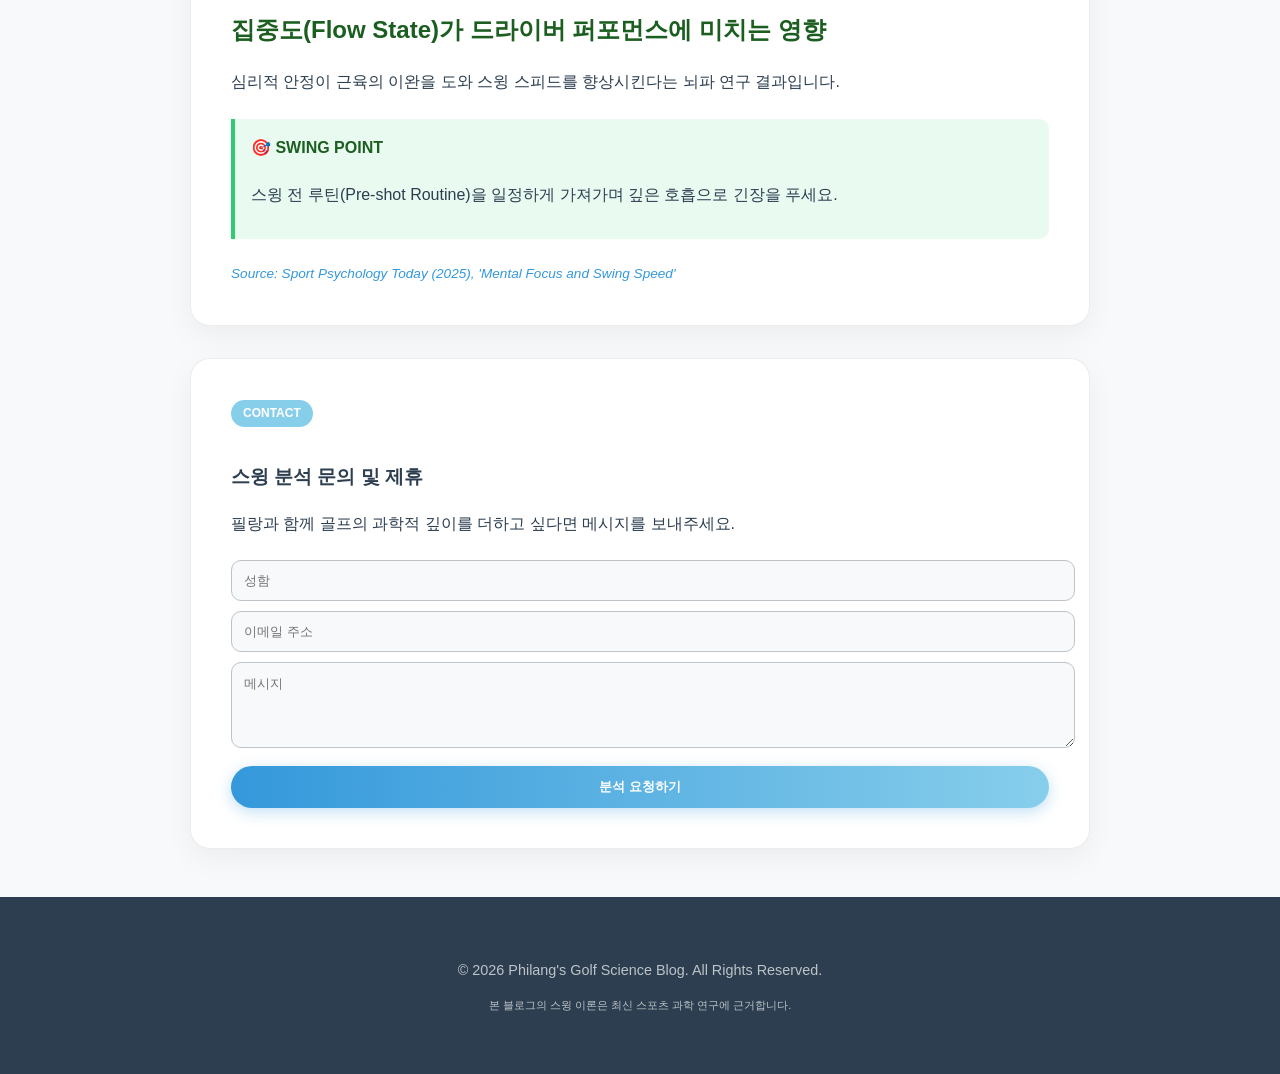
==== commit 6dd01839: "Overhaul: New 'Philang' Golf Science Blog with 10 Driver Swing Research Papers" ====
--- a/index.html
+++ b/index.html
@@ -3,7 +3,7 @@
 <head>
     <meta charset="UTF-8">
     <meta name="viewport" content="width=device-width, initial-scale=1.0">
-    <title>조종필 교수님의 서재 - 오늘의 시</title>
+    <title>필랑의 골프 사이언스 - 드라이버 스윙 마스터</title>
     <link rel="stylesheet" href="style.css">
     <script async src="https://pagead2.googlesyndication.com/pagead/js/adsbygoogle.js?client=ca-pub-6865572083825402"
      crossorigin="anonymous"></script>
@@ -11,65 +11,45 @@
 <body>
 
 <header>
-    <button id="theme-toggle" class="theme-toggle">🌙 다크 모드</button>
-    <h1>🌿 조종필 교수님의 디지털 서재</h1>
-    <p>나태주 시인의 따뜻한 문장과 함께하는 일상</p>
+    <button id="theme-toggle" class="theme-toggle" onclick="toggleTheme()">🌙 Theme Toggle</button>
+    <h1>⛳ 필랑의 골프 사이언스</h1>
+    <p>최신 스포츠 과학 논문으로 분석하는 드라이버 스윙의 정석</p>
 </header>
 
 <div class="container">
-    <!-- 오늘의 시 섹션 -->
-    <section class="quote-card">
-        <div class="quote-header">
-            <span class="date-today" id="current-date">2026년 3월 1일</span>
-            <h3>오늘의 문장</h3>
-        </div>
-        <div class="quote-content">
-            <p id="daily-quote">"자세히 보아야 예쁘다.<br>오래 보아야 사랑스럽다.<br>너도 그렇다."</p>
-            <cite id="quote-title">- 풀꽃, 나태주</cite>
-        </div>
+    <!-- 프로필 섹션 -->
+    <section class="card profile-section">
+        <div class="paper-tag">PROFILE</div>
+        <h3>안녕하세요, 골프를 사랑하는 '필랑'입니다.</h3>
+        <p>
+            저는 이론과 실전을 결합하여 가장 효율적인 스윙을 연구하는 골프 매니아입니다. <br>
+            이 블로그는 전 세계의 최신 골프 사이언스 논문들을 분석하여, 
+            여러분의 비거리를 20m 더 늘려줄 과학적 근거를 제공합니다.
+        </p>
     </section>
 
-    <!-- 프로필 섹션 -->
-    <section class="profile-card">
-        <div class="profile-info">
-            <h3>👨‍🏫 안녕하세요, 조종필입니다.</h3>
-            <p>
-                배움과 성장을 사랑하는 교육자 조종필입니다. <br>
-                복잡한 기술의 세계 속에서도 시 한 줄의 여유를 잃지 않기를 바라는 마음으로 
-                이 공간을 만들었습니다. 이곳에서 매일 배달되는 나태주 시인의 따뜻한 위로를 만나보세요.
-            </p>
-            <div style="margin-top: 1.5rem; text-align: center;">
-                <a href="blog.html" class="lotto-btn" style="text-decoration: none; display: inline-block;">🏀 '눈과 스포츠' 블로그 읽기</a>
-            </div>
-        </div>
-    </section>
+    <!-- 블로그 포스트 리스트 (논문 기반) -->
+    <div id="paper-posts">
+        <!-- 10개의 논문 기반 포스트가 여기에 렌더링됩니다 -->
+    </div>
 
-    <!-- 문의 섹션 -->
-    <section class="inquiry-section">
-        <div class="lotto-card">
-            <h3>💌 마음 전하기</h3>
-            <p>나누고 싶은 이야기나 문의사항이 있다면 남겨주세요.</p>
-            <form action="https://formspree.io/f/mqedjzgv" method="POST" class="inquiry-form">
-                <div class="form-group">
-                    <input type="text" name="name" placeholder="성함" required>
-                </div>
-                <div class="form-group">
-                    <input type="email" name="email" placeholder="이메일 주소" required>
-                </div>
-                <div class="form-group">
-                    <textarea name="message" placeholder="메시지를 입력해주세요" rows="4" required></textarea>
-                </div>
-                <button type="submit" class="lotto-btn">메시지 보내기</button>
-            </form>
-        </div>
+    <!-- 문의 섹션 (디자인 통일) -->
+    <section class="card">
+        <div class="paper-tag">CONTACT</div>
+        <h3>스윙 분석 문의 및 제휴</h3>
+        <p>필랑과 함께 골프의 과학적 깊이를 더하고 싶다면 메시지를 보내주세요.</p>
+        <form action="https://formspree.io/f/mqedjzgv" method="POST" style="margin-top: 1.5rem;">
+            <input type="text" name="name" placeholder="성함" required style="width: 100%; padding: 12px; margin-bottom: 10px; border-radius: 10px; border: 1px solid var(--silver); background: var(--soft-gray); color: var(--text-dark);">
+            <input type="email" name="email" placeholder="이메일 주소" required style="width: 100%; padding: 12px; margin-bottom: 10px; border-radius: 10px; border: 1px solid var(--silver); background: var(--soft-gray); color: var(--text-dark);">
+            <textarea name="message" placeholder="메시지" rows="4" required style="width: 100%; padding: 12px; margin-bottom: 10px; border-radius: 10px; border: 1px solid var(--silver); background: var(--soft-gray); color: var(--text-dark);"></textarea>
+            <button type="submit" class="btn-primary" style="width: 100%;">분석 요청하기</button>
+        </form>
     </section>
 </div>
 
-<footer class="site-footer">
-    <div class="container">
-        <p>&copy; 2026 조종필 교수님의 디지털 서재. All Rights Reserved.</p>
-        <p style="font-size: 0.8rem; opacity: 0.7;">매일 새로운 시와 명언으로 여러분을 찾아갑니다.</p>
-    </div>
+<footer>
+    <p>&copy; 2026 Philang's Golf Science Blog. All Rights Reserved.</p>
+    <p style="font-size: 0.7rem; color: var(--silver); margin-top: 5px;">본 블로그의 스윙 이론은 최신 스포츠 과학 연구에 근거합니다.</p>
 </footer>
 
 <script src="main.js"></script>
--- a/style.css
+++ b/style.css
@@ -1,149 +1,152 @@
 :root {
-    --main-color: #2d5a27; /* 숲의 초록색 느낌 */
-    --accent-color: #d4a373; /* 따뜻한 베이지/나무 느낌 */
-    --bg-color: #fdfaf6; /* 한지/종이 느낌의 연한 미색 */
-    --text-color: #333;
-    --header-text: white;
-    --card-bg: white;
-    --card-shadow: rgba(0,0,0,0.05);
-    --border-color: #e0e0e0;
+    --primary-green: #2ecc71; /* 생생한 잔디색 */
+    --deep-green: #1b5e20; /* 숲의 깊은 색 */
+    --sky-blue: #87ceeb; /* 맑은 하늘색 */
+    --silver: #bdc3c7; /* 세련된 은색 */
+    --pure-white: #ffffff;
+    --soft-gray: #f8f9fa;
+    --text-dark: #2c3e50;
+    --accent-blue: #3498db;
 }
 
 [data-theme="dark"] {
-    --main-color: #1a3c18;
-    --accent-color: #a67c52;
-    --bg-color: #121212;
-    --text-color: #d1d1d1;
-    --header-text: #e0e0e0;
-    --card-bg: #1e1e1e;
-    --card-shadow: rgba(0,0,0,0.4);
-    --border-color: #333;
+    --primary-green: #27ae60;
+    --deep-green: #0d2e10;
+    --sky-blue: #2980b9;
+    --silver: #7f8c8d;
+    --pure-white: #121212;
+    --soft-gray: #1e1e1e;
+    --text-dark: #ecf0f1;
+    --accent-blue: #5dade2;
 }
 
 body {
-    font-family: 'Pretendard', 'Nanum Myeongjo', serif; /* 명조체 계열 선호 */
-    background-color: var(--bg-color);
-    color: var(--text-color);
+    font-family: 'Pretendard', sans-serif;
+    background-color: var(--soft-gray);
+    color: var(--text-dark);
     margin: 0;
-    line-height: 1.7;
-    transition: background-color 0.3s, color 0.3s;
+    line-height: 1.6;
+    transition: all 0.3s ease;
 }
 
 header {
-    background-color: var(--main-color);
-    color: var(--header-text);
-    padding: 3rem 1rem;
+    background: linear-gradient(135deg, var(--deep-green), var(--primary-green));
+    color: var(--pure-white);
+    padding: 4rem 1rem;
     text-align: center;
     position: relative;
-    border-bottom: 5px solid var(--accent-color);
+    border-bottom: 4px solid var(--silver);
+    box-shadow: 0 4px 10px rgba(0,0,0,0.1);
 }
 
 header h1 {
-    font-size: 2rem;
+    font-size: 2.5rem;
+    font-weight: 800;
+    letter-spacing: -1px;
     margin-bottom: 0.5rem;
+    text-shadow: 2px 2px 4px rgba(0,0,0,0.2);
 }
 
 .container {
-    max-width: 700px;
-    margin: 3rem auto;
+    max-width: 900px;
+    margin: -2rem auto 3rem;
     padding: 0 1.5rem;
+    position: relative;
+    z-index: 10;
 }
 
-/* 카드 공통 스타일 */
-.quote-card, .profile-card, .lotto-card {
-    background: var(--card-bg);
+/* 카드 스타일 */
+.card {
+    background: var(--pure-white);
     padding: 2.5rem;
-    border-radius: 15px;
-    box-shadow: 0 4px 15px var(--card-shadow);
-    margin-bottom: 2.5rem;
-    border: 1px solid var(--border-color);
+    border-radius: 20px;
+    box-shadow: 0 10px 30px rgba(0,0,0,0.05);
+    margin-bottom: 2rem;
+    border: 1px solid rgba(189, 195, 199, 0.3);
+    transition: transform 0.3s ease;
 }
 
-/* 오늘의 시 스타일 */
-.quote-header {
-    margin-bottom: 2rem;
-    border-bottom: 1px solid var(--border-color);
-    padding-bottom: 1rem;
-    display: flex;
-    justify-content: space-between;
-    align-items: center;
+.card:hover {
+    transform: translateY(-5px);
 }
 
-.date-today {
-    font-size: 0.9rem;
-    color: var(--main-color);
-    font-weight: bold;
+/* 논문 포스트 전용 스타일 */
+.paper-tag {
+    display: inline-block;
+    background: var(--sky-blue);
+    color: var(--pure-white);
+    padding: 4px 12px;
+    border-radius: 50px;
+    font-size: 0.75rem;
+    font-weight: 700;
+    margin-bottom: 1rem;
+    text-transform: uppercase;
 }
 
-.quote-content {
-    text-align: center;
+.source-link {
+    font-size: 0.85rem;
+    color: var(--accent-blue);
+    text-decoration: none;
+    display: block;
+    margin-top: 1.5rem;
     font-style: italic;
-    font-size: 1.25rem;
 }
 
-.quote-content p {
-    margin-bottom: 1.5rem;
-    line-height: 2;
+.swing-point {
+    background: rgba(46, 204, 113, 0.1);
+    border-left: 4px solid var(--primary-green);
+    padding: 1rem;
+    margin: 1rem 0;
+    border-radius: 0 10px 10px 0;
 }
 
-.quote-content cite {
-    display: block;
-    font-size: 1rem;
-    color: #777;
-    font-style: normal;
+.swing-point h4 {
+    margin-top: 0;
+    color: var(--deep-green);
 }
 
-/* 프로필 카드 스타일 */
-.profile-card h3 {
-    color: var(--main-color);
-    margin-bottom: 1rem;
+/* 프로필 및 버튼 */
+.profile-section {
+    text-align: center;
+    padding: 2rem;
 }
 
-/* 버튼 및 폼 스타일 */
-.lotto-btn {
-    background: var(--main-color);
+.btn-primary {
+    background: linear-gradient(to right, var(--accent-blue), var(--sky-blue));
     color: white;
+    padding: 12px 30px;
+    border-radius: 50px;
     border: none;
-    padding: 12px 25px;
-    font-size: 1rem;
-    border-radius: 5px;
+    font-weight: 700;
     cursor: pointer;
-    width: 100%;
+    text-decoration: none;
+    display: inline-block;
+    box-shadow: 0 4px 15px rgba(52, 152, 219, 0.3);
     transition: 0.3s;
 }
 
-.lotto-btn:hover {
-    filter: brightness(1.2);
-}
-
-.inquiry-form input, .inquiry-form textarea {
-    width: 100%;
-    padding: 12px;
-    margin-bottom: 10px;
-    border: 1px solid var(--border-color);
-    border-radius: 5px;
-    background: var(--card-bg);
-    color: var(--text-color);
+.btn-primary:hover {
+    box-shadow: 0 6px 20px rgba(52, 152, 219, 0.5);
+    transform: scale(1.02);
 }
 
 /* Theme Toggle */
 .theme-toggle {
     position: absolute;
-    top: 1rem;
-    right: 1rem;
+    top: 1.5rem;
+    right: 1.5rem;
     background: rgba(255, 255, 255, 0.2);
-    border: 1px solid rgba(255, 255, 255, 0.3);
-    color: white;
-    padding: 5px 12px;
-    border-radius: 15px;
-    cursor: pointer;
-    font-size: 0.8rem;
+    border: 1px solid var(--silver);
+    color: var(--pure-white);
+    padding: 8px 16px;
+    border-radius: 30px;
+    backdrop-filter: blur(10px);
 }
 
-/* Footer */
-.site-footer {
-    padding: 3rem 0;
+footer {
+    background: var(--text-dark);
+    color: var(--silver);
+    padding: 3rem 1rem;
     text-align: center;
-    border-top: 1px solid var(--border-color);
-    margin-top: 5rem;
+    font-size: 0.9rem;
 }
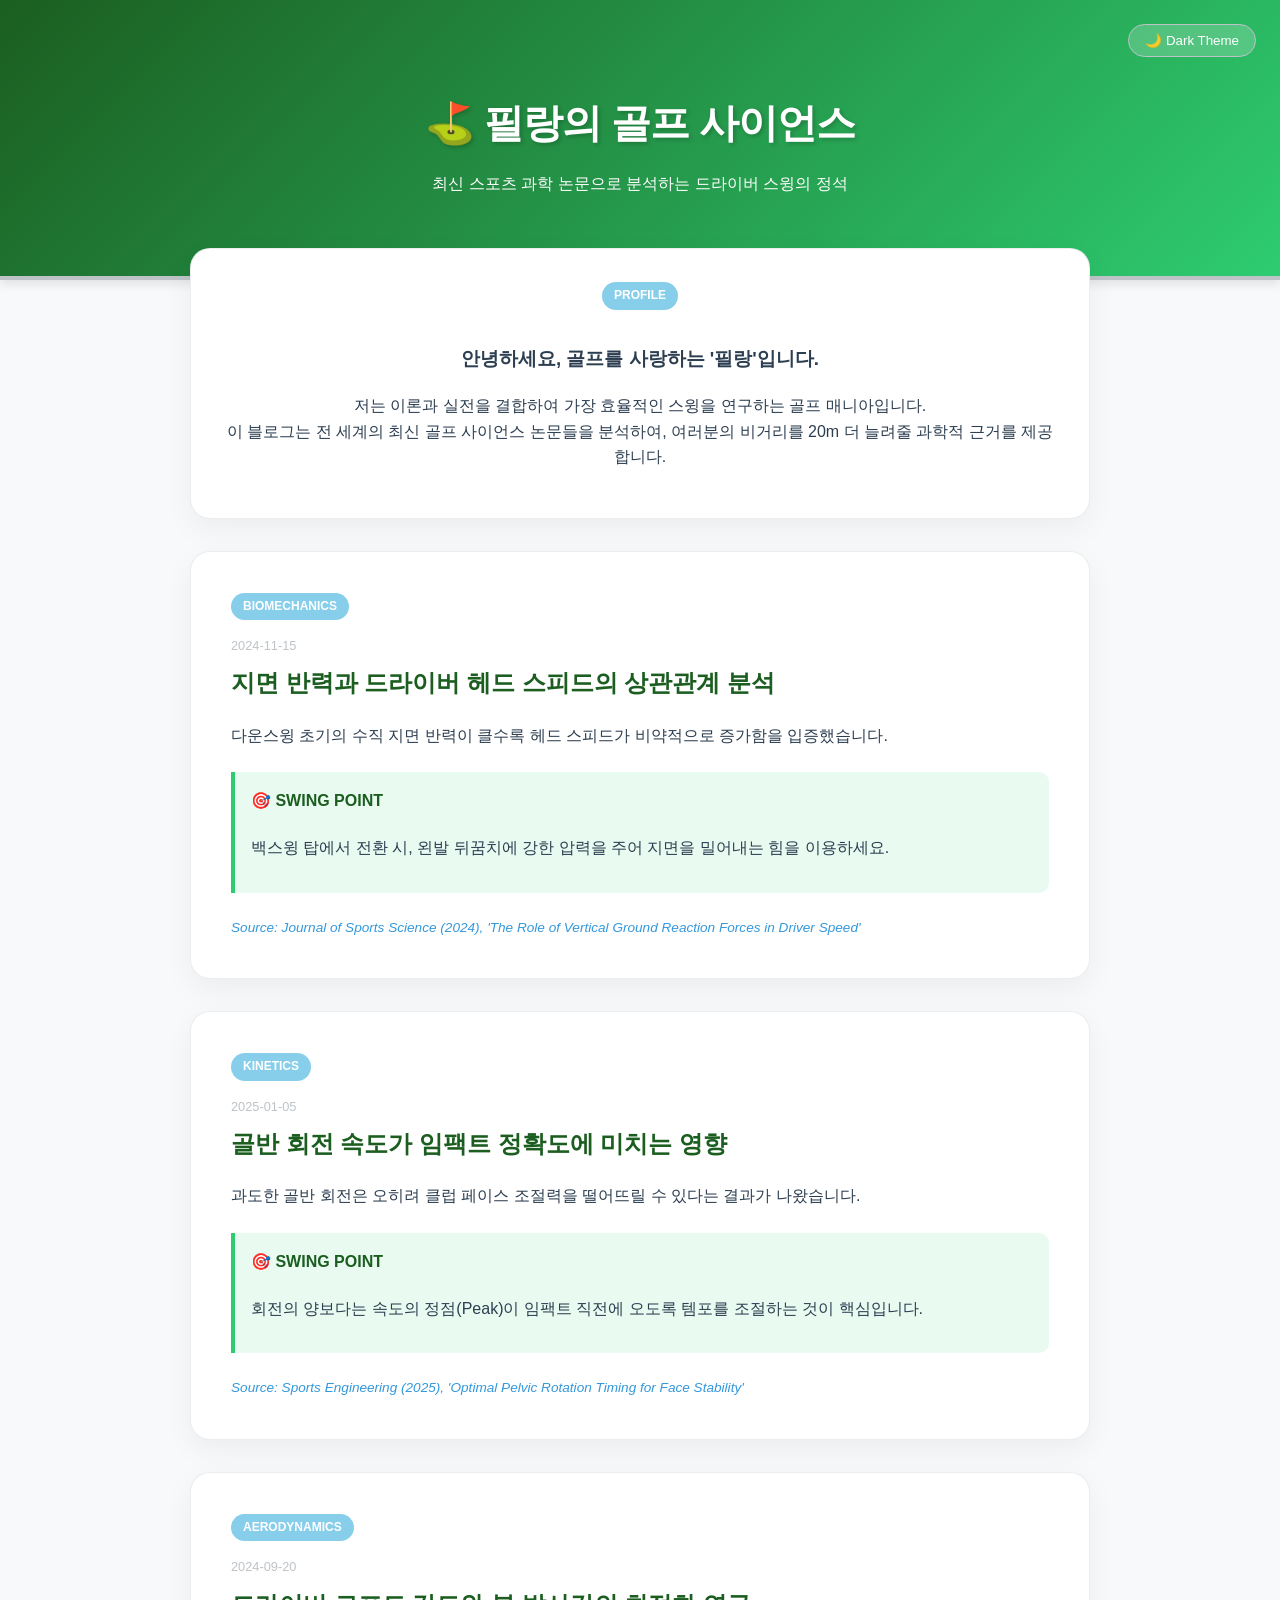
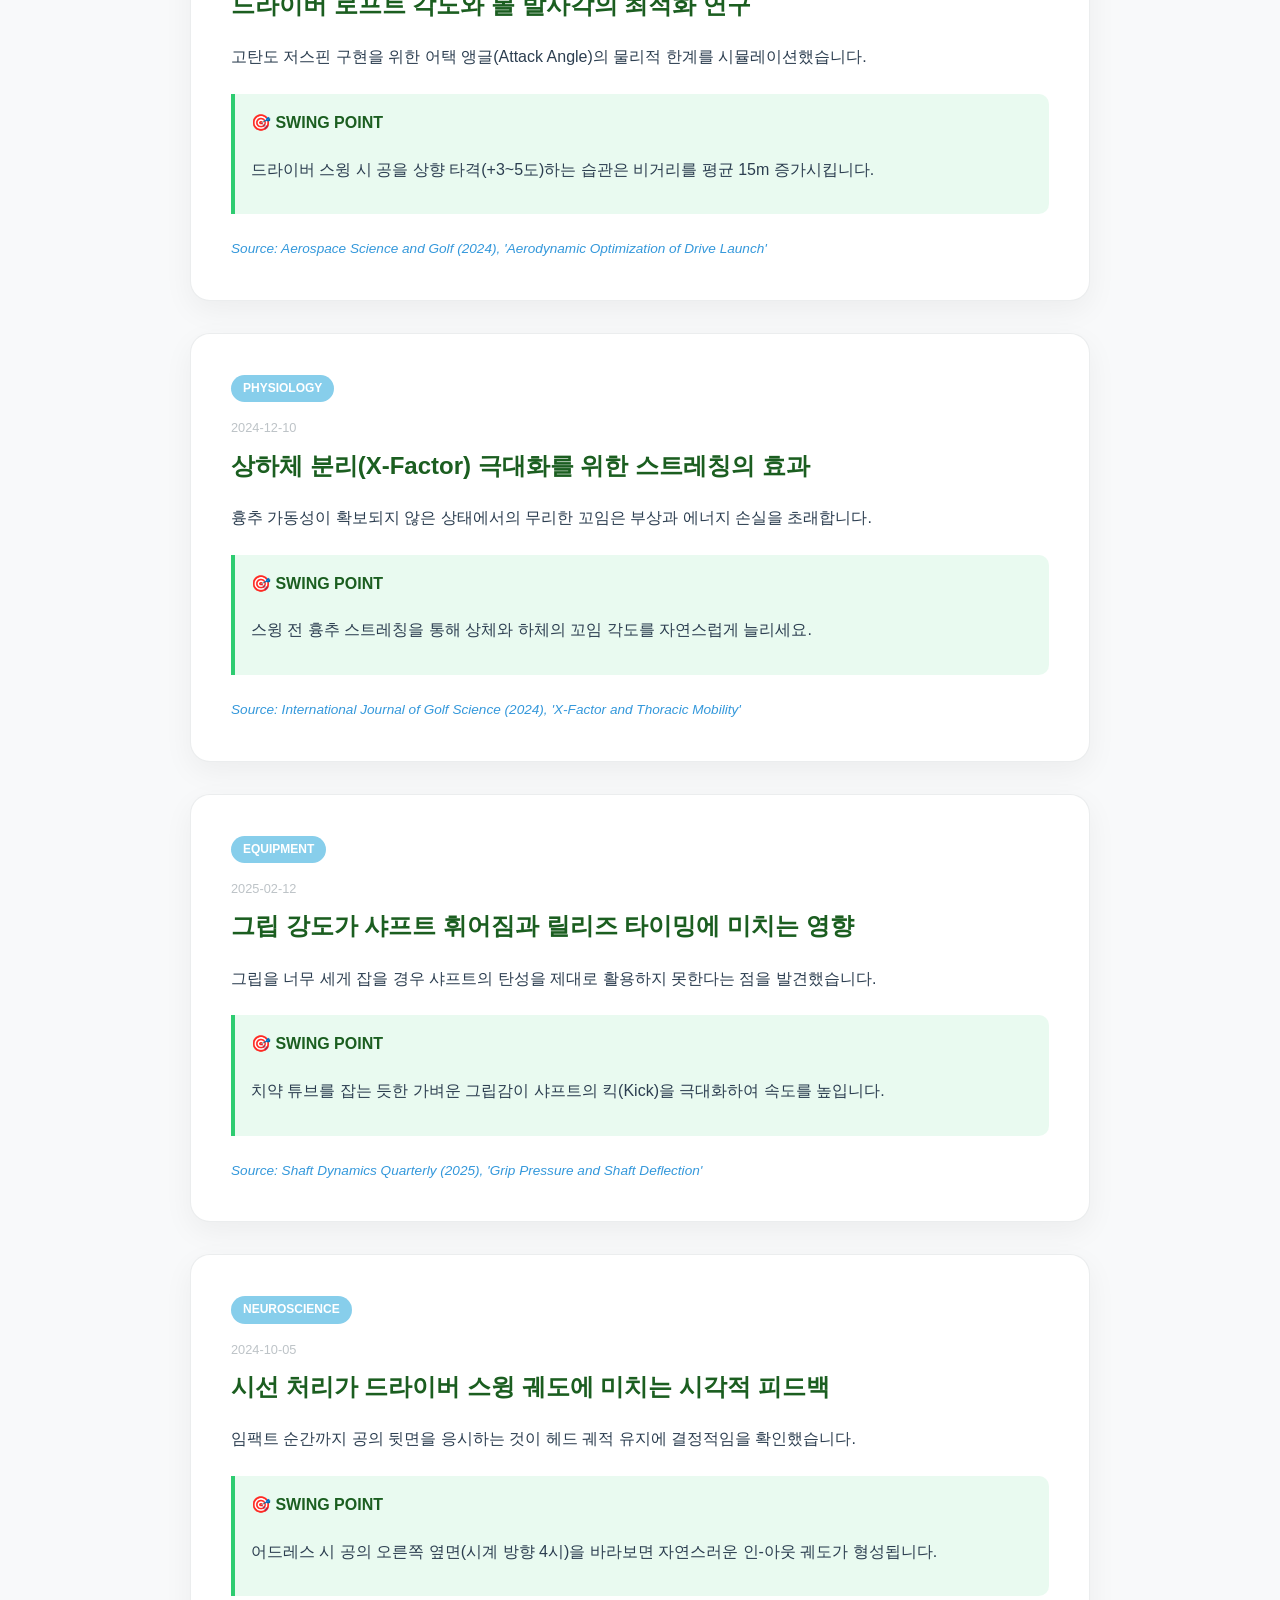
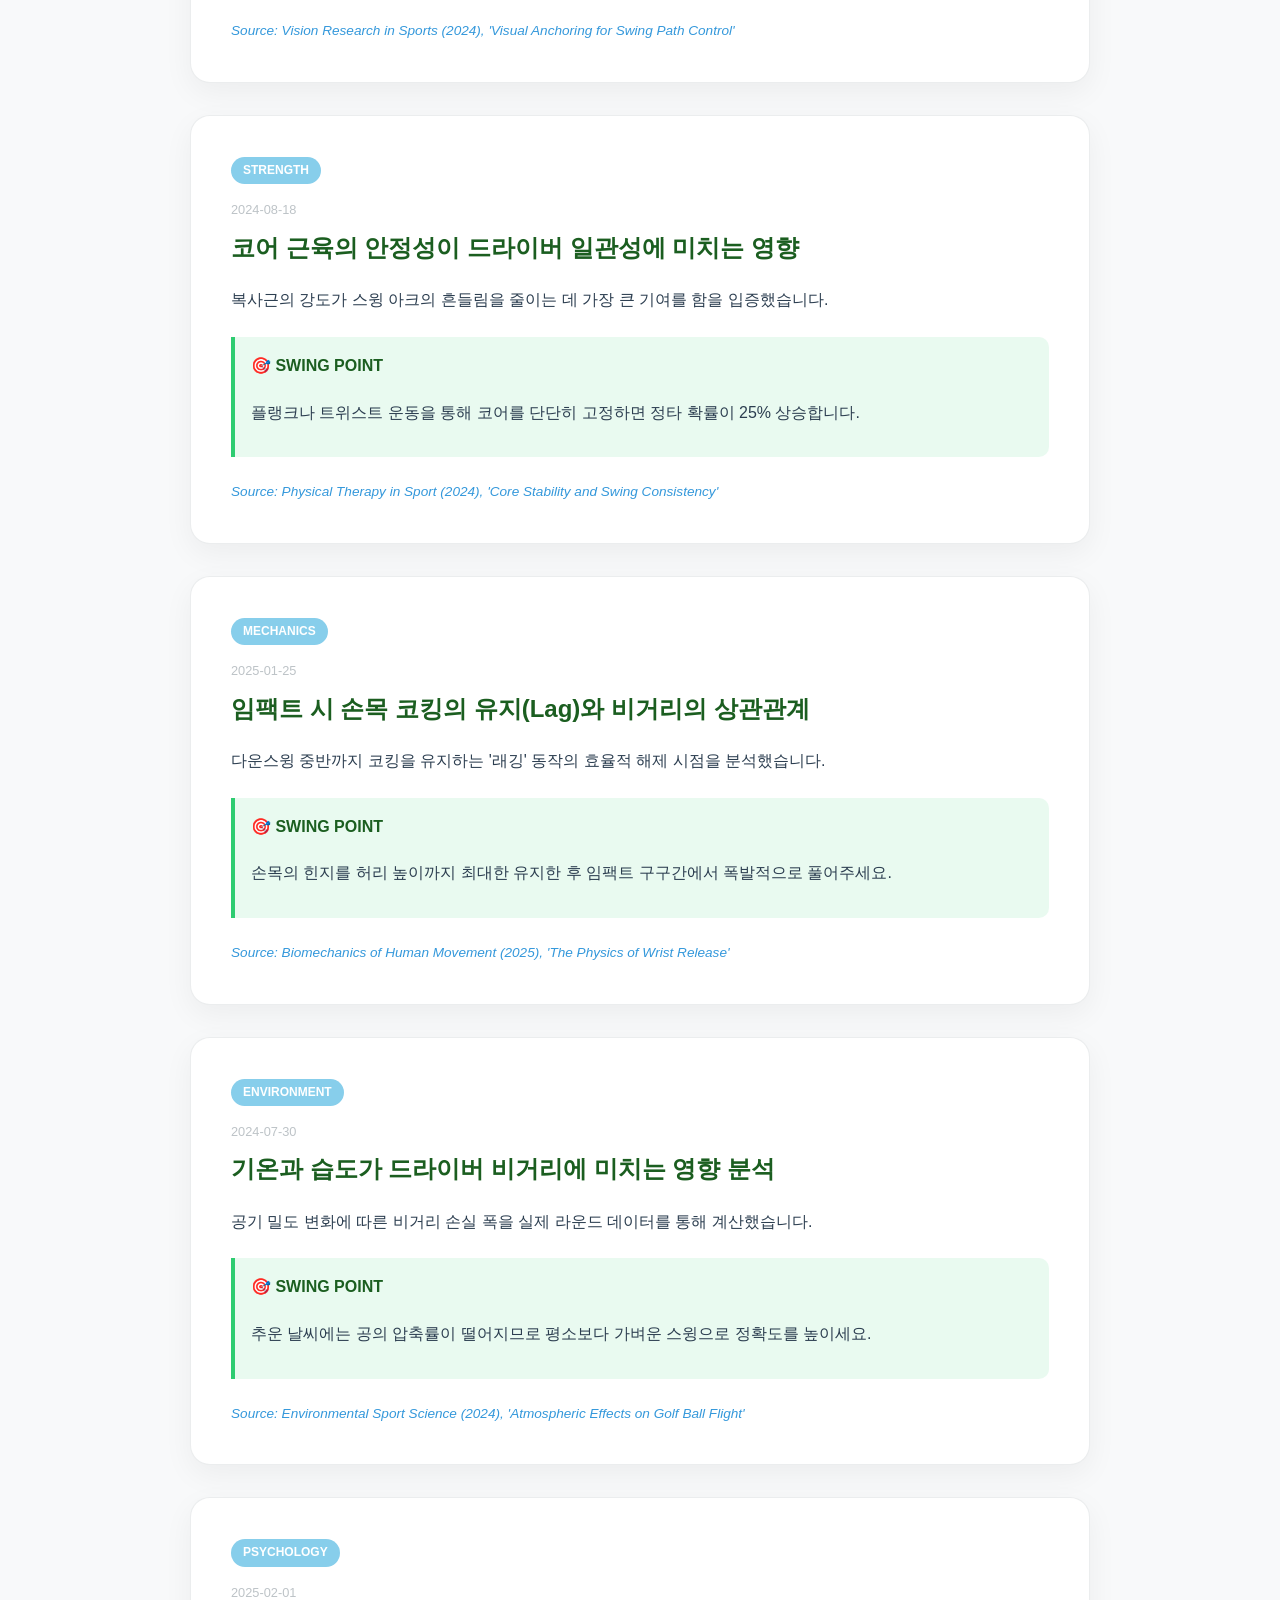
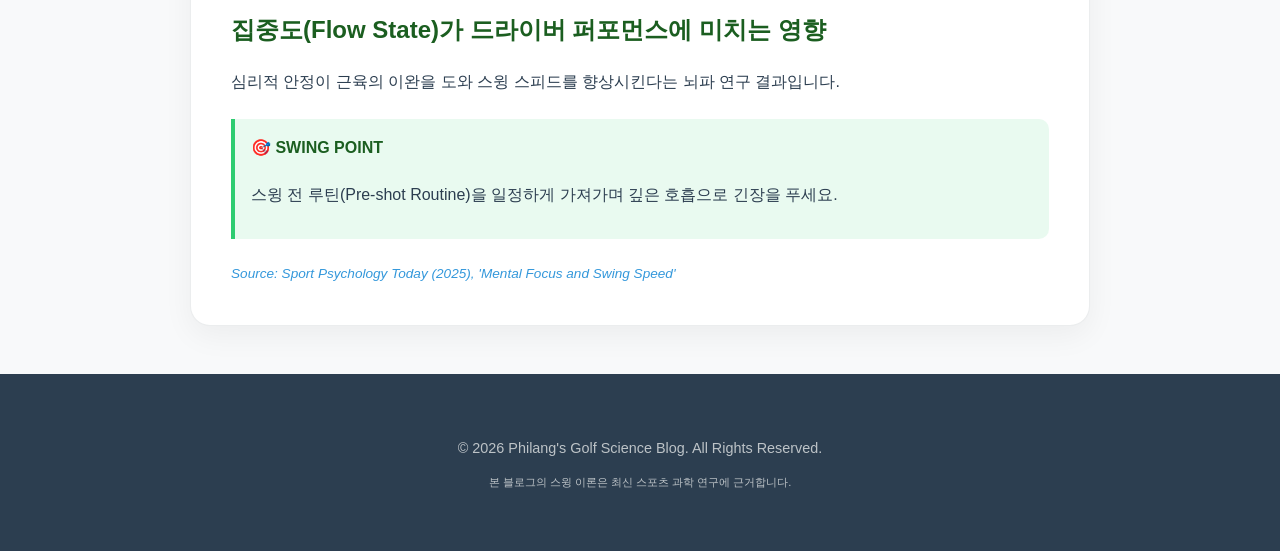
==== commit a1808514: "Style: Remove CONTACT section for a cleaner layout" ====
--- a/index.html
+++ b/index.html
@@ -32,19 +32,6 @@
     <div id="paper-posts">
         <!-- 10개의 논문 기반 포스트가 여기에 렌더링됩니다 -->
     </div>
-
-    <!-- 문의 섹션 (디자인 통일) -->
-    <section class="card">
-        <div class="paper-tag">CONTACT</div>
-        <h3>스윙 분석 문의 및 제휴</h3>
-        <p>필랑과 함께 골프의 과학적 깊이를 더하고 싶다면 메시지를 보내주세요.</p>
-        <form action="https://formspree.io/f/mqedjzgv" method="POST" style="margin-top: 1.5rem;">
-            <input type="text" name="name" placeholder="성함" required style="width: 100%; padding: 12px; margin-bottom: 10px; border-radius: 10px; border: 1px solid var(--silver); background: var(--soft-gray); color: var(--text-dark);">
-            <input type="email" name="email" placeholder="이메일 주소" required style="width: 100%; padding: 12px; margin-bottom: 10px; border-radius: 10px; border: 1px solid var(--silver); background: var(--soft-gray); color: var(--text-dark);">
-            <textarea name="message" placeholder="메시지" rows="4" required style="width: 100%; padding: 12px; margin-bottom: 10px; border-radius: 10px; border: 1px solid var(--silver); background: var(--soft-gray); color: var(--text-dark);"></textarea>
-            <button type="submit" class="btn-primary" style="width: 100%;">분석 요청하기</button>
-        </form>
-    </section>
 </div>
 
 <footer>
